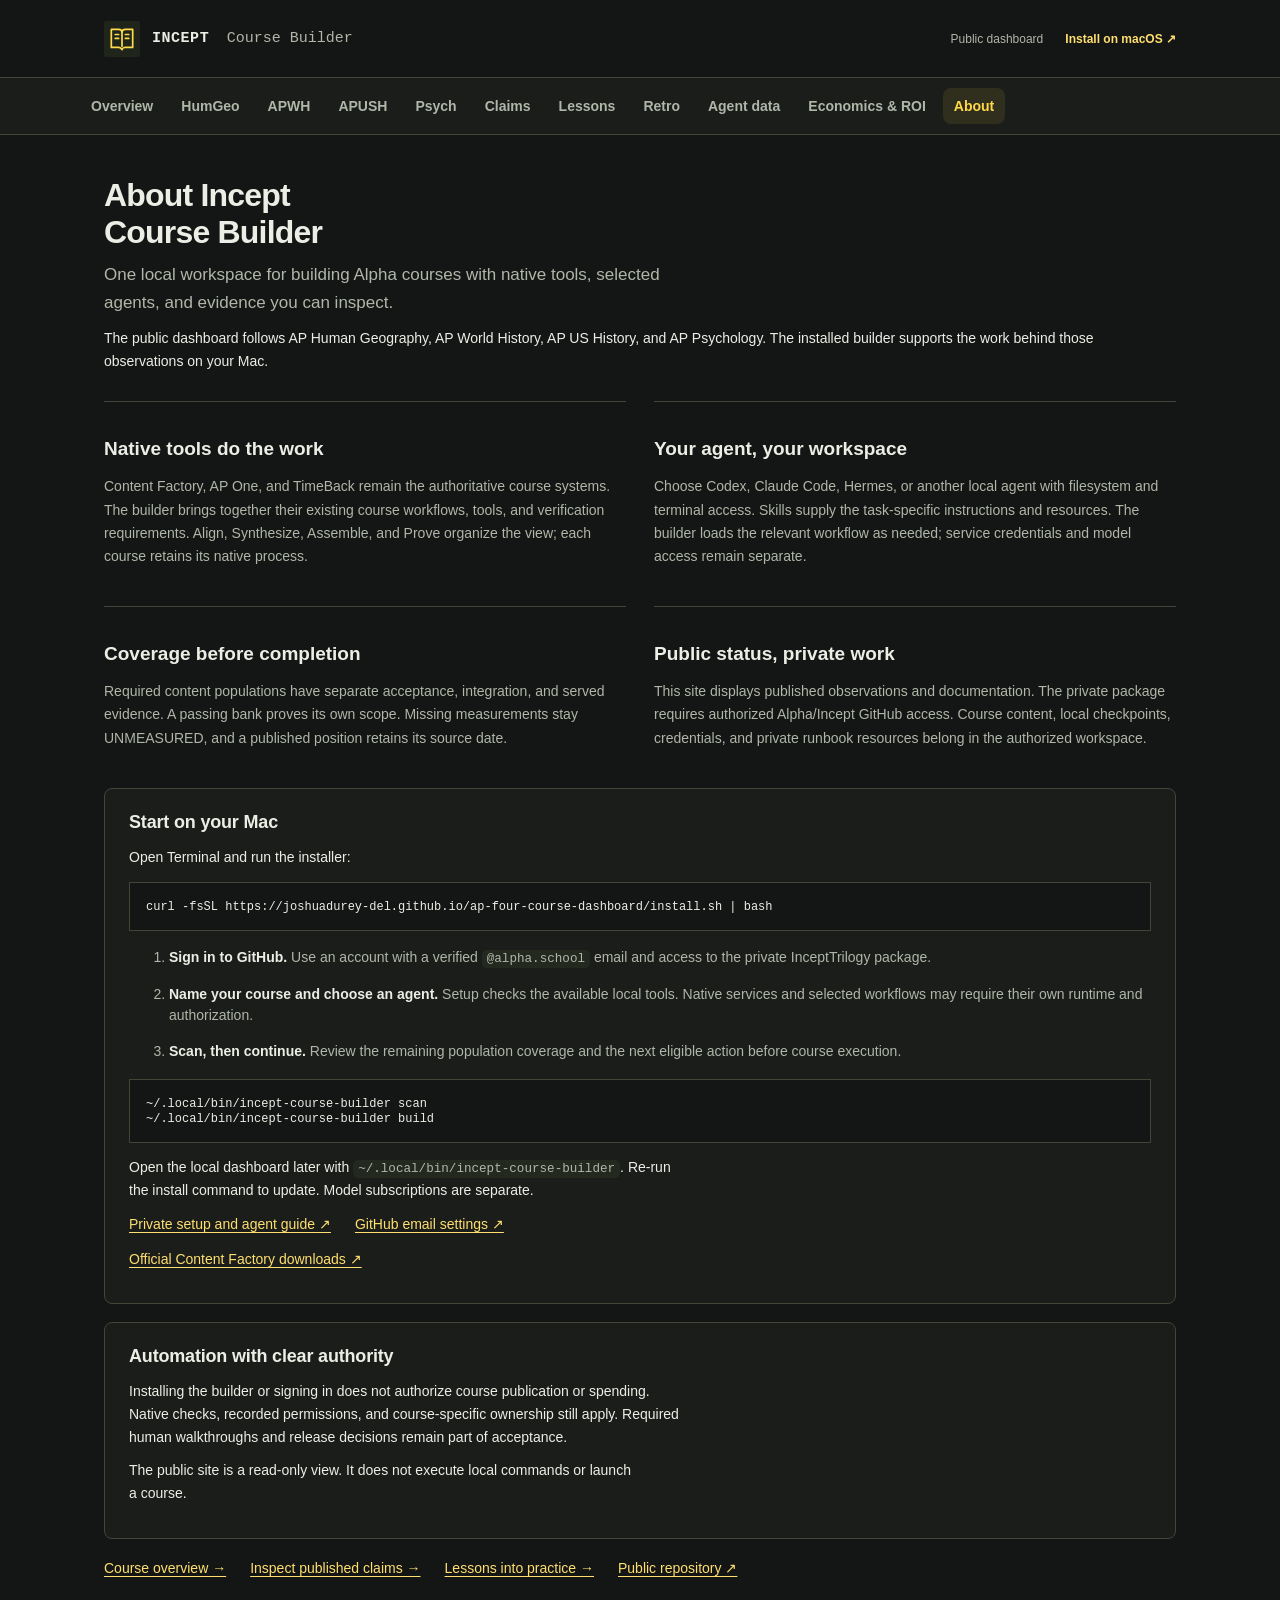
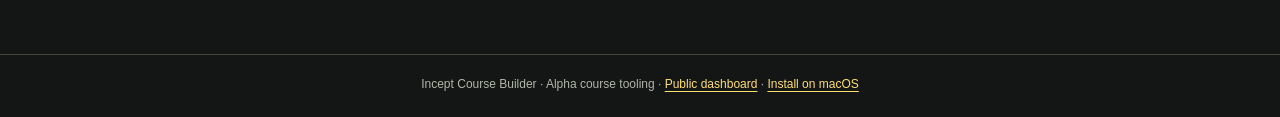
==== about.html @ e1077203 "Launch Incept dashboard design, About and evidence-based value page" ====
<!doctype html><html lang="en"><head><meta charset="utf-8"><meta name="viewport" content="width=device-width,initial-scale=1">
<title>About — Incept Course Builder</title><link rel="stylesheet" href="style.css?v=20260910-incept"></head><body>
<a class="skip-link" href="#main-content">Skip to content</a>
<header class="site-header"><a class="site-identity" href="index.html"><img src="incept-mark.svg" width="36" height="36" alt=""><strong>INCEPT <span>Course Builder</span></strong></a><div class="site-header-actions"><span>Public dashboard</span><a href="about.html#install">Install on macOS ↗</a></div></header>
<nav aria-label="Main navigation"><a href="index.html">Overview</a><a href="humgeo.html" >HumGeo</a><a href="apwh.html" >APWH</a><a href="apush.html" >APUSH</a><a href="psych.html" >Psych</a><a href="claims.html" >Claims</a><a href="lessons.html" >Lessons</a><a href="retro.html" >Retro</a><a href="agents.html" >Agent data</a><a href="economics.html">Economics &amp; ROI</a><a href="about.html" class="active" aria-current="page">About</a></nav><main id="main-content" tabindex="-1">
<h1>About Incept Course Builder</h1>
<p class="about-lead">One local workspace for building Alpha courses with native tools, selected agents, and evidence you can inspect.</p>
<p>The public dashboard follows AP Human Geography, AP World History, AP US History, and AP Psychology. The installed builder supports the work behind those observations on your Mac.</p>
<div class="about-grid">
<article><h2>Native tools do the work</h2><p>Content Factory, AP One, and TimeBack remain the authoritative course systems. The builder brings together their existing course workflows, tools, and verification requirements. Align, Synthesize, Assemble, and Prove organize the view; each course retains its native process.</p></article>
<article><h2>Your agent, your workspace</h2><p>Choose Codex, Claude Code, Hermes, or another local agent with filesystem and terminal access. Skills supply the task-specific instructions and resources. The builder loads the relevant workflow as needed; service credentials and model access remain separate.</p></article>
<article><h2>Coverage before completion</h2><p>Required content populations have separate acceptance, integration, and served evidence. A passing bank proves its own scope. Missing measurements stay UNMEASURED, and a published position retains its source date.</p></article>
<article><h2>Public status, private work</h2><p>This site displays published observations and documentation. The private package requires authorized Alpha/Incept GitHub access. Course content, local checkpoints, credentials, and private runbook resources belong in the authorized workspace.</p></article>
</div>
<section id="install" class="install-section" aria-labelledby="install-title">
<h2 id="install-title">Start on your Mac</h2>
<p>Open Terminal and run the installer:</p>
<pre><code>curl -fsSL https://joshuadurey-del.github.io/ap-four-course-dashboard/install.sh | bash</code></pre>
<ol>
<li><strong>Sign in to GitHub.</strong> Use an account with a verified <code>@alpha.school</code> email and access to the private InceptTrilogy package.</li>
<li><strong>Name your course and choose an agent.</strong> Setup checks the available local tools. Native services and selected workflows may require their own runtime and authorization.</li>
<li><strong>Scan, then continue.</strong> Review the remaining population coverage and the next eligible action before course execution.</li>
</ol>
<pre><code>~/.local/bin/incept-course-builder scan
~/.local/bin/incept-course-builder build</code></pre>
<p>Open the local dashboard later with <code>~/.local/bin/incept-course-builder</code>. Re-run the install command to update. Model subscriptions are separate.</p>
<p class="about-links"><a href="https://github.com/InceptTrilogy/ap-four-course-dashboard/blob/main/course-runbook/START.md">Private setup and agent guide ↗</a><a href="https://github.com/settings/emails">GitHub email settings ↗</a><a href="https://content-factory.inceptstore.com/#download">Official Content Factory downloads ↗</a></p>
</section>
<section><h2>Automation with clear authority</h2><p>Installing the builder or signing in does not authorize course publication or spending. Native checks, recorded permissions, and course-specific ownership still apply. Required human walkthroughs and release decisions remain part of acceptance.</p><p>The public site is a read-only view. It does not execute local commands or launch a course.</p></section>
<p class="about-links"><a href="index.html">Course overview →</a><a href="claims.html">Inspect published claims →</a><a href="lessons.html">Lessons into practice →</a><a href="https://github.com/joshuadurey-del/ap-four-course-dashboard">Public repository ↗</a></p>
</main>
<footer>Incept Course Builder · Alpha course tooling · <a href="index.html">Public dashboard</a> · <a href="about.html#install">Install on macOS</a></footer></body></html>
---- style.css ----
:root {
  --blue: #ffd84a;
  --blue-strong: #ffdf70;
  --blue-soft: #302e1c;
  --ink: #eceee6;
  --muted: #b0b6a8;
  --line: #414638;
  --canvas: #141615;
  --surface: #1a1d1a;
  --surface-raised: #242920;
  --green: #9bd7b8;
  --green-soft: #203329;
  --amber: #efbd68;
  --amber-soft: #362d1e;
  --red: #f4a29a;
  --red-soft: #3b2523;
  --purple: #c9b6f0;
  --purple-soft: #30293e;
  --space-xs: 4px;
  --space-sm: 8px;
  --space-md: 12px;
  --space-lg: 16px;
  --space-xl: 24px;
}

* { box-sizing: border-box; }

html { color-scheme: dark; }

.skip-link { position: fixed; top: -80px; left: 16px; z-index: 20; padding: 12px 16px; background: var(--blue); color: var(--canvas); }
.skip-link:focus { top: 12px; }
.site-header { display: flex; align-items: center; justify-content: space-between; gap: 20px; min-height: 78px; padding: 16px max(24px, calc((100vw - 1072px) / 2)); border-bottom: 1px solid var(--line); background: var(--canvas); }
.site-identity { display: inline-flex; align-items: center; gap: 12px; color: var(--ink); text-decoration: none; white-space: nowrap; }
.site-identity strong { font: 700 15px ui-monospace, SFMono-Regular, Menlo, monospace; letter-spacing: .035em; }
.site-identity strong span { margin-left: 8px; font-weight: 400; color: var(--muted); letter-spacing: 0; }
.site-header-actions { display: flex; align-items: center; gap: 22px; font-size: 12px; }
.site-header-actions > span { color: var(--muted); }
.site-header-actions a { font-weight: 650; text-decoration: none; }

body {
  min-height: 100vh;
  margin: 0;
  background: var(--canvas);
  color: var(--ink);
  font-family: Inter, ui-sans-serif, -apple-system, BlinkMacSystemFont, "Segoe UI", sans-serif;
  -webkit-font-smoothing: antialiased;
}

nav {
  position: sticky;
  top: 0;
  z-index: 10;
  display: flex;
  align-items: center;
  gap: 6px;
  min-height: 52px;
  padding: 10px max(20px, calc((100vw - 1120px) / 2));
  overflow-x: auto;
  background: var(--surface);
  border-bottom: 1px solid var(--line);
  white-space: nowrap;
}

nav .brand {
  display: inline-flex;
  align-items: center;
  gap: 10px;
  margin-right: 14px;
  color: var(--ink);
  font-size: 15px;
  font-weight: 750;
  letter-spacing: -.01em;
}

nav .brand::before {
  display: grid;
  width: 28px;
  height: 28px;
  place-items: center;
  border-radius: 8px;
  background: var(--blue);
  color: var(--muted);
  content: "4";
  font-size: 14px;
  font-weight: 800;
}

nav a {
  min-height: 36px;
  padding: 8px 11px;
  border-radius: 8px;
  color: var(--muted);
  font-size: 14px;
  font-weight: 560;
  line-height: 20px;
  text-decoration: none;
}

nav a:hover { background: var(--blue-soft); color: var(--blue-strong); }
nav a.active { background: var(--blue-soft); color: var(--blue); }

a {
  color: var(--blue-strong);
  text-decoration-thickness: 1px;
  text-underline-offset: 3px;
}

a:hover { color: var(--blue); }

a:focus-visible,
button:focus-visible,
summary:focus-visible {
  outline: 3px solid var(--blue);
  outline-offset: 2px;
}

main {
  width: min(100%, 1120px);
  min-height: calc(100vh - 142px);
  margin: 0 auto;
  padding: 42px 24px 64px;
}

.brand-hero { padding: 0 0 28px; margin-bottom: 24px; border-bottom: 1px solid #726235; }
.hero-context { margin: 0 0 12px; color: var(--amber); font: 11px/1.6 ui-monospace, SFMono-Regular, Menlo, monospace; letter-spacing: .06em; }
.incept-wordmark { margin: 4px 0 24px; color: var(--blue); font: 900 96px/.95 ui-monospace, SFMono-Regular, Menlo, monospace; letter-spacing: -.04em; text-shadow: 2px 3px 0 #816326; }
.hero-bottom { display: flex; justify-content: space-between; align-items: flex-end; gap: 32px; }
.hero-bottom h1 { max-width: 30ch; font-size: 28px; font-weight: 600; }
.hero-bottom .sub { max-width: 62ch; margin: 10px 0 0; font-size: 14px; }
.primary-link { display: inline-flex; align-items: center; justify-content: space-between; gap: 24px; flex: none; min-height: 44px; padding: 12px 18px; border: 1px solid var(--blue); border-radius: 5px; background: var(--blue); color: var(--canvas); font-size: 13px; font-weight: 700; text-decoration: none; }
.primary-link:hover { background: #ffe67d; color: var(--canvas); }
.overview-note { max-width: 80ch; color: var(--muted); font-size: 12px; }
.about-lead { max-width: 65ch; color: var(--muted); font-size: 17px; }
.about-grid { display: grid; grid-template-columns: repeat(2, minmax(0, 1fr)); gap: 28px; margin: 28px 0; }
.about-grid article { padding-top: 20px; border-top: 1px solid var(--line); }
.about-grid h2 { font-size: 19px; }
.about-grid p { color: var(--muted); }
.install-section { scroll-margin-top: 72px; }
.install-section pre { padding: 16px; overflow-x: auto; border: 1px solid var(--line); background: var(--canvas); }
.install-section pre code { background: none; color: var(--ink); padding: 0; font-size: 12px; }
.install-section li { margin: 14px 0; color: var(--muted); }
.install-section strong { color: var(--ink); }
.about-links { display: flex; flex-wrap: wrap; gap: 12px 24px; }

h1 {
  max-width: 22ch;
  margin: 0 0 8px;
  font-size: 32px;
  line-height: 1.15;
  letter-spacing: -.025em;
  text-wrap: balance;
}

.sub {
  max-width: 72ch;
  margin: 0 0 26px;
  color: var(--muted);
  font-size: 15px;
  line-height: 1.6;
  text-wrap: pretty;
}

p {
  margin: 10px 0;
  font-size: 14px;
  line-height: 1.65;
  text-wrap: pretty;
}

section {
  margin: 18px 0;
  padding: 22px 24px;
  border: 1px solid var(--line);
  border-radius: 14px;
  background: var(--surface);
}

section h2 {
  margin: 0 0 12px;
  color: var(--ink);
  font-size: 18px;
  line-height: 1.3;
  letter-spacing: -.01em;
  text-wrap: balance;
}

section > p { max-width: 72ch; }

ul { margin: 8px 0; padding-left: 22px; }
li { margin: 7px 0; font-size: 14px; line-height: 1.55; }

.badge {
  display: inline-block;
  margin: 2px 3px 2px 0;
  padding: 4px 9px;
  border-radius: 999px;
  font-size: 11px;
  font-weight: 700;
  line-height: 1.25;
}

.b-green { background: var(--green-soft); color: var(--green); }
.b-amber { background: var(--amber-soft); color: var(--amber); }
.b-red { background: var(--red-soft); color: var(--red); }
.b-blue { background: var(--blue-soft); color: var(--blue-strong); }
.b-purple { background: var(--purple-soft); color: var(--purple); }
.b-gray { background: var(--surface-raised); color: var(--muted); }

table {
  width: 100%;
  overflow: hidden;
  border: 1px solid var(--line);
  border-collapse: separate;
  border-spacing: 0;
  border-radius: 10px;
  background: var(--surface);
  font-size: 13px;
}

th {
  padding: 10px 12px;
  background: var(--surface-raised);
  color: var(--muted);
  font-size: 11px;
  font-weight: 750;
  letter-spacing: .035em;
  text-align: left;
  text-transform: uppercase;
}

td {
  padding: 11px 12px;
  border-top: 1px solid var(--line);
  background: var(--surface);
  line-height: 1.45;
  vertical-align: top;
}

td + td,
th + th { border-left: 1px solid var(--line); }

tbody tr:hover td { background: var(--surface); }

code {
  padding: 2px 5px;
  border-radius: 5px;
  background: var(--surface-raised);
  color: var(--muted);
  font-size: .9em;
  overflow-wrap: anywhere;
}

small { color: var(--muted); line-height: 1.45; }

.filters {
  display: flex;
  flex-wrap: wrap;
  gap: 8px;
  margin: 10px 0;
}

.filters button {
  min-height: 36px;
  padding: 7px 13px;
  cursor: pointer;
  border: 1px solid var(--line);
  border-radius: 999px;
  background: var(--surface);
  color: var(--muted);
  font: inherit;
  font-size: 13px;
}

.filters button:hover { border-color: var(--line); background: var(--surface); }
.filters button.on { border-color: var(--blue); background: var(--blue); color: var(--muted); }

.filter-block {
  display: flex;
  gap: 12px;
  align-items: center;
  margin: 8px 0;
}

.filter-label {
  width: 48px;
  flex: none;
  color: var(--muted);
  font-size: 12px;
  font-weight: 700;
}

.filter-block .filters { margin: 0; }
.result-count { margin: 14px 0 8px; color: var(--muted); font-size: 13px; }

.course-page main { width: min(100%, 920px); }
.course-page section p,
.course-page section li { max-width: 72ch; }

.course-page section:not(#eta) > ul {
  display: grid;
  gap: var(--space-sm);
}

.course-page section:not(#eta) > ul > li { margin: 0; }

.course-page #eta {
  border-color: var(--line);
  background: var(--surface);
}

.course-page #eta > h2 { color: var(--blue-strong); }

.course-activity {
  margin: 0 0 var(--space-xl);
  padding: 18px;
  border: 1px solid var(--line);
  border-radius: 14px;
  background: var(--surface);
}

.course-activity h2 { margin: 0 0 4px; font-size: 17px; }
.course-activity > p { margin: 0 0 8px; color: var(--muted); font-size: 12px; line-height: 1.5; }
.course-activity .update-item { grid-template-columns: 1fr; gap: 6px; padding: 13px 0; }
.course-activity .update-meta { gap: 2px; }
.course-activity .update-item p { font-size: 13px; line-height: 1.5; }
.update-evidence { white-space: nowrap; font-size: 12px; font-weight: 700; }

@media (min-width: 1180px) {
  .course-page main {
    width: min(calc(100% - 48px), 1232px);
    display: grid;
    grid-template-columns: minmax(0, 920px) 280px;
    column-gap: 32px;
  }

  .course-page main > * { grid-column: 1; }
  .course-page main > .course-activity {
    position: sticky;
    top: 76px;
    grid-column: 2;
    grid-row: 2 / span 6;
    align-self: start;
    max-height: calc(100vh - 96px);
    overflow: auto;
  }
}

.eta {
  display: flex;
  flex-wrap: wrap;
  gap: 10px;
  margin: 2px 0 8px;
}

.eta div {
  flex: 0 1 auto;
  min-width: 150px;
  padding: 0 0 7px;
}

.eta b {
  display: block;
  margin-top: 4px;
  color: var(--blue-strong);
  font-size: 24px;
  line-height: 1.25;
  font-variant-numeric: tabular-nums;
}

.eta span { color: var(--muted); font-size: 12px; font-weight: 650; }

.eta-details {
  margin-top: 17px;
  border-top: 1px solid var(--line);
}

.eta-details summary {
  display: list-item;
  min-height: 44px;
  padding: 12px 0 2px;
  cursor: pointer;
  color: var(--blue-strong);
  font-size: 14px;
  font-weight: 700;
}

.eta-details summary:hover { color: var(--blue); }
.eta-details-body {
  max-width: 72ch;
  padding-top: var(--space-sm);
}

.eta-details-body h3 {
  margin: var(--space-lg) 0 var(--space-xs);
  font-size: 17px;
  line-height: 1.35;
  text-wrap: balance;
}

.eta-intro {
  margin: 0 0 var(--space-sm);
  color: var(--muted);
}

.work-list {
  display: grid;
  margin: 0;
  padding: 0;
  list-style: none;
}

.work-list > li {
  max-width: none;
  margin: 0;
  padding: 18px 0;
  border-top: 1px solid var(--line);
  line-height: 1.65;
}

.work-list > li:first-child { border-top: 0; }

.work-list > li > b:first-child {
  display: block;
  max-width: 62ch;
  margin-bottom: 6px;
  color: var(--ink);
  font-size: 15px;
  line-height: 1.4;
}

.work-list > li > p {
  max-width: 68ch;
  margin: var(--space-sm) 0 0;
  line-height: 1.65;
}

.work-measure {
  padding: 1px 5px;
  border-radius: 5px;
  background: var(--surface-raised);
  color: var(--muted);
  font-weight: 650;
  box-decoration-break: clone;
  -webkit-box-decoration-break: clone;
}

.work-estimate {
  display: block;
  width: fit-content;
  max-width: 100%;
  margin-top: 10px;
  padding: 6px 9px;
  border-radius: 7px;
  background: var(--blue-soft);
  color: var(--blue-strong);
  font-size: 13px;
  font-style: normal;
  font-weight: 750;
  line-height: 1.45;
}

.eta-basis,
.eta-exclusions {
  margin: var(--space-lg) 0 0;
  padding: var(--space-md) var(--space-lg);
  border-radius: 10px;
  font-size: 13px;
  line-height: 1.55;
}

.eta-basis {
  background: var(--canvas);
  color: var(--muted);
}

.eta-exclusions {
  border: 1px solid var(--line);
  background: var(--amber-soft);
  color: var(--muted);
}

.section-head {
  display: flex;
  justify-content: space-between;
  gap: 16px;
  align-items: baseline;
}

.section-head h2 { margin-bottom: 0; }
.section-head a { flex: none; font-size: 13px; font-weight: 650; }
.last-updated { margin: 8px 0 4px; color: var(--muted); font-size: 13px; }

.update-list {
  margin: 0;
  padding: 0;
  list-style: none;
}

.update-item {
  display: grid;
  padding: 16px 0;
  border-top: 1px solid var(--line);
  grid-template-columns: 178px minmax(0, 1fr);
  gap: 18px;
}

.update-item:first-child { border-top: 0; }
.update-meta { display: flex; flex-direction: column; gap: 4px; }
.update-meta strong { color: var(--blue-strong); font-size: 13px; }
.update-meta time { color: var(--muted); font-size: 12px; line-height: 1.45; }
.update-item p { max-width: 68ch; margin: 0; line-height: 1.6; }
.updates-sec .update-item p {
  display: -webkit-box;
  overflow: hidden;
  -webkit-box-orient: vertical;
  -webkit-line-clamp: 3;
}
.update-list-full { padding: 0 24px; border: 1px solid var(--line); border-radius: 14px; background: var(--surface); }
.update-list-full .update-item { gap: var(--space-xl); padding: 20px 0; }
.update-empty { padding: 16px 0; color: var(--muted); }

.note {
  padding: 13px 15px;
  border: 1px solid var(--line);
  border-radius: 10px;
  background: var(--amber-soft);
  color: var(--muted);
  font-size: 13px;
}

.lessons-page main { max-width: 1040px; }

.lesson-ledger {
  padding: 0;
  overflow: hidden;
}

.lesson-ledger > h2 {
  margin: 0;
  padding: 21px 24px;
  background: var(--surface-raised);
  color: var(--muted);
  font-size: 20px;
}

.lesson-table {
  border: 0;
  border-radius: 0;
}

.lesson-table th {
  padding: 11px 20px;
  background: var(--surface-raised);
  color: var(--muted);
}

.lesson-table td { padding: 18px 20px; font-size: 14px; }

.lesson-table td:first-child {
  width: 44%;
  background: var(--surface);
  color: var(--muted);
  line-height: 1.5;
}

.lesson-table td:last-child { color: var(--muted); line-height: 1.6; }
.lesson-title { display: block; margin-bottom: 7px; font-size: 15px; line-height: 1.4; }
.lesson-context { display: block; color: var(--muted); font-size: 14px; line-height: 1.58; }
.application-lead { display: block; margin-bottom: 6px; color: var(--muted); font-weight: 750; }
.lesson-details { margin-top: 6px; }
.lesson-details summary {
  min-height: 44px;
  padding: 11px 0;
  cursor: pointer;
  color: var(--blue-strong);
  font-size: 13px;
  font-weight: 700;
  line-height: 1.5;
}
.lesson-details summary:hover { color: var(--blue); }
.lesson-details[open] summary { margin-bottom: 3px; }
.lesson-table td a { font-weight: 650; }
.lesson-table tbody tr:hover td:first-child { background: var(--surface-raised); }
.lesson-table tbody tr:hover td:last-child { background: var(--surface); }

.agent-page main { width: min(100%, 980px); }

.agent-brief {
  border-color: var(--line);
  background: var(--surface);
}

.agent-brief .section-head { align-items: center; }

.agent-facts {
  display: flex;
  margin: 18px 0 0;
  padding: 0;
  border-top: 1px solid var(--line);
  border-bottom: 1px solid var(--line);
}

.agent-facts > div {
  min-width: 0;
  flex: 1 1 0;
  padding: 14px 16px;
}

.agent-facts > div + div { border-left: 1px solid var(--line); }

.agent-facts dt {
  margin-bottom: 5px;
  color: var(--muted);
  font-size: 12px;
  font-weight: 700;
}

.agent-facts dd {
  margin: 0;
  color: var(--ink);
  font-size: 14px;
  font-weight: 750;
  line-height: 1.45;
}

.agent-latest { padding-top: 16px; }
.agent-latest > strong { display: block; font-size: 14px; }
.agent-latest p { max-width: 78ch; margin: 5px 0 7px; color: var(--muted); }
.agent-latest a { font-size: 13px; font-weight: 700; }

.agent-handoff { border-color: var(--line); }

.agent-actions {
  display: flex;
  flex-wrap: wrap;
  gap: 10px;
  margin-top: 16px;
}

.agent-action {
  min-height: 44px;
  padding: 10px 15px;
  cursor: pointer;
  border: 1px solid var(--blue);
  border-radius: 8px;
  background: var(--blue);
  color: var(--muted);
  font: inherit;
  font-size: 14px;
  font-weight: 750;
  transition: background-color 160ms ease-out, border-color 160ms ease-out, color 160ms ease-out;
}

.agent-action:hover:not(:disabled) { border-color: var(--blue-strong); background: var(--blue-strong); }
.agent-action:active:not(:disabled) { background: #123483; }

.agent-action-secondary { background: var(--surface); color: var(--blue-strong); }
.agent-action-secondary:hover:not(:disabled) { background: var(--blue-soft); color: var(--blue-strong); }

.agent-action:disabled {
  cursor: wait;
  border-color: var(--line);
  background: var(--surface-raised);
  color: var(--muted);
}

.agent-action-status {
  min-height: 22px;
  margin: 10px 0 0;
  color: var(--muted);
  font-size: 13px;
}

.agent-source-list { margin-top: 16px; border-top: 1px solid var(--line); }

.agent-source {
  display: grid;
  align-items: center;
  padding: 16px 0;
  border-bottom: 1px solid var(--line);
  grid-template-columns: minmax(0, 1fr) auto;
  gap: 20px;
}

.agent-source h3 {
  margin: 0;
  font-size: 15px;
  line-height: 1.4;
}

.agent-source p { max-width: 68ch; margin: 4px 0 0; color: var(--muted); }
.agent-source-link { font-size: 13px; font-weight: 750; white-space: nowrap; }
.agent-history-list { margin-top: 10px; }

.reading-guide dl { max-width: 72ch; margin: 0; }

.reading-guide dl > div {
  padding: 14px 0;
  border-top: 1px solid var(--line);
}

.reading-guide dl > div:first-child { border-top: 0; padding-top: 4px; }
.reading-guide dt { font-size: 14px; font-weight: 750; line-height: 1.4; }
.reading-guide dd { margin: 5px 0 0; color: var(--muted); font-size: 14px; line-height: 1.6; }

@media (min-width: 761px) {
  .claims-page #tbl { table-layout: fixed; }
  .claims-page #tbl td { overflow-wrap: anywhere; }
  .claims-page #tbl th:nth-child(1) { width: 20%; }
  .claims-page #tbl th:nth-child(2) { width: 10%; }
  .claims-page #tbl th:nth-child(3) { width: 36%; }
  .claims-page #tbl th:nth-child(4) { width: 16%; }
  .claims-page #tbl th:nth-child(5) { width: 18%; }
}

footer {
  padding: 22px 20px 28px;
  color: var(--muted);
  font-size: 12px;
  text-align: center;
}

@media (max-width: 760px) {
  nav {
    min-height: 56px;
    padding: 8px 14px;
    flex-wrap: wrap;
    overflow-x: visible;
  }

  nav .brand {
    order: -2;
    flex: 0 0 28px;
    width: 28px;
    gap: 0;
    margin-right: 4px;
    overflow: hidden;
    font-size: 0;
  }

  nav a {
    min-height: 44px;
    padding: 12px 10px;
  }

  nav a.active { order: 0; }

  main { padding: 30px 16px 48px; }
  h1 { font-size: 28px; }
  .sub { margin-bottom: 22px; }
  section { padding: 19px 18px; }

  .filter-block { display: block; margin: 14px 0; }
  .filter-label { display: block; width: auto; margin-bottom: 7px; }

  .update-item {
    grid-template-columns: 1fr;
    gap: 7px;
    padding: 15px 0;
  }

  .update-meta { flex-direction: row; flex-wrap: wrap; justify-content: space-between; gap: 5px 12px; }
  .update-list-full { padding: 0 18px; }
  .updates-sec .update-item p { -webkit-line-clamp: 4; }

  .work-list > li { padding: 16px 0; }
  .work-estimate { width: 100%; }

  table:not(.lesson-table) {
    display: block;
    overflow-x: auto;
    -webkit-overflow-scrolling: touch;
  }

  table:not(.lesson-table) tbody {
    display: table;
    width: 100%;
    min-width: 680px;
  }

  #tbl {
    display: block;
    overflow: visible;
    border: 0;
    border-radius: 0;
    background: transparent;
  }

  #tbl tbody { display: block; min-width: 0; }
  #tbl tr { display: block; padding: 10px 0; border-bottom: 1px solid var(--line); }
  #tbl tr:first-child { display: none; }
  #tbl td {
    display: grid;
    min-width: 0;
    padding: 7px 0;
    border: 0;
    background: transparent;
    grid-template-columns: 78px minmax(0, 1fr);
    gap: 10px;
    overflow-wrap: anywhere;
  }
  #tbl td > * { min-width: 0; overflow-wrap: anywhere; }
  #tbl td::before {
    color: var(--muted);
    content: attr(data-label);
    font-size: 11px;
    font-weight: 700;
    text-transform: uppercase;
  }

  .lesson-ledger { padding: 0; }
  .lesson-ledger > h2 { padding: 19px 18px; font-size: 18px; }

  .lesson-table,
  .lesson-table tbody,
  .lesson-table tr,
  .lesson-table td { display: block; width: 100%; }

  .lesson-table thead {
    position: absolute;
    width: 1px;
    height: 1px;
    overflow: hidden;
    clip-path: inset(50%);
  }

  .lesson-table tr { border-top: 1px solid var(--line); }
  .lesson-table tbody tr:first-child { border-top: 0; }

  .lesson-table td {
    padding: 14px 18px 17px;
    border: 0;
    font-size: 14px;
  }

  .lesson-table td:first-child { width: 100%; padding-top: 17px; }

  .lesson-table td::before {
    display: block;
    margin-bottom: 6px;
    color: var(--blue-strong);
    content: "Lesson learned";
    font-size: 11px;
    font-weight: 750;
    letter-spacing: .035em;
    text-transform: uppercase;
  }

  .lesson-table td:nth-child(2)::before { content: "Applied going forward"; }

  .agent-facts { display: block; }
  .agent-facts > div { padding: 13px 0; }
  .agent-facts > div + div { border-top: 1px solid var(--line); border-left: 0; }

  .agent-source {
    align-items: start;
    grid-template-columns: 1fr;
    gap: 8px;
  }

  .agent-source-link {
    display: inline-flex;
    min-height: 44px;
    align-items: center;
  }
}

@media (prefers-reduced-motion: reduce) {
  *, *::before, *::after { scroll-behavior: auto !important; }
  .agent-action { transition: none; }
}

/* Shared course-state timeline; routine content updates live in timeline.js. */
.timeline-sec { margin: 8px 0 20px; padding: 22px 24px 24px; }

.timeline-head {
  display: flex;
  align-items: flex-start;
  justify-content: space-between;
  gap: 20px;
  margin-bottom: 10px;
}

.timeline-head h2 { margin-bottom: 5px; }

.timeline-sub {
  max-width: 66ch;
  margin: 0;
  color: var(--muted);
  font-size: 13px;
  line-height: 1.5;
}

.timeline-snapshot {
  flex: none;
  padding-top: 2px;
  color: var(--muted);
  font-size: 12px;
  line-height: 1.4;
  white-space: nowrap;
}

.timeline-canvas {
  position: relative;
  height: 250px;
  margin: 0 -2px;
  padding-top: 4px;
}

.timeline-rail {
  position: absolute;
  top: 17px;
  right: 7%;
  left: 7%;
  height: 2px;
  background: #c8d1df;
}

.timeline-stages {
  position: absolute;
  inset: 0 3% auto;
  display: grid;
  grid-template-columns: repeat(5, minmax(0, 1fr));
  align-items: start;
}

.timeline-stage {
  display: flex;
  min-width: 0;
  padding: 0;
  cursor: pointer;
  border: 0;
  background: transparent;
  color: var(--muted);
  font: inherit;
  flex-direction: column;
  align-items: center;
  gap: 7px;
}

.timeline-stage:hover,
.timeline-stage:focus-visible,
.timeline-stage[aria-pressed="true"] { color: var(--blue-strong); }

.timeline-stage:focus-visible { outline: 0; }

.timeline-stage-point {
  z-index: 2;
  display: grid;
  width: 34px;
  height: 34px;
  place-items: center;
  border: 2px solid var(--line);
  border-radius: 50%;
  background: var(--surface);
  color: var(--muted);
  font-size: 13px;
  font-weight: 750;
  line-height: 1;
  transition: border-color 180ms ease-out, background 180ms ease-out, color 180ms ease-out, transform 180ms ease-out;
}

.timeline-stage:hover .timeline-stage-point,
.timeline-stage:focus-visible .timeline-stage-point,
.timeline-stage[aria-pressed="true"] .timeline-stage-point {
  border-color: var(--blue);
  background: var(--blue-soft);
  color: var(--blue-strong);
  transform: translateY(-2px);
}

.timeline-stage:focus-visible .timeline-stage-point {
  box-shadow: 0 0 0 3px var(--blue);
}

.timeline-stage:last-child .timeline-stage-point {
  width: auto;
  min-width: 92px;
  padding: 0 12px;
  border-radius: 999px;
  border-color: var(--blue);
  background: var(--blue);
  color: var(--muted);
  white-space: nowrap;
}

.timeline-stage-label {
  max-width: 100px;
  color: currentColor;
  font-size: 12px;
  font-weight: 650;
  line-height: 1.25;
  text-align: center;
}

.timeline-stage:last-child .timeline-stage-label { visibility: hidden; }

.timeline-course {
  position: absolute;
  z-index: 3;
  top: var(--timeline-course-y);
  left: var(--timeline-course-x);
  display: inline-flex;
  min-height: 31px;
  max-width: 170px;
  padding: 6px 10px;
  cursor: pointer;
  border: 0;
  border-radius: 9px;
  background: var(--timeline-course-color);
  color: var(--muted);
  font: inherit;
  font-size: 12px;
  font-weight: 700;
  line-height: 1.2;
  text-align: center;
  transform: translateX(-50%);
  transition: filter 180ms ease-out, transform 180ms ease-out;
}

.timeline-course::before {
  position: absolute;
  bottom: 100%;
  left: 50%;
  width: 1px;
  height: calc(var(--timeline-course-y) - 21px);
  background: var(--timeline-course-color);
  content: "";
  opacity: .55;
  pointer-events: none;
}

.timeline-course::after {
  position: absolute;
  top: calc(17px - var(--timeline-course-y) - 4px);
  left: 50%;
  width: 9px;
  height: 9px;
  border: 2px solid var(--surface);
  border-radius: 50%;
  background: var(--timeline-course-color);
  box-shadow: 0 0 0 1px var(--timeline-course-color);
  content: "";
  pointer-events: none;
  transform: translateX(-50%);
}

.timeline-course:hover,
.timeline-course:focus-visible,
.timeline-course[aria-pressed="true"] {
  filter: brightness(.93) saturate(1.08);
  transform: translateX(-50%) translateY(-2px);
}

.timeline-course-short { display: none; }

.timeline-detail {
  display: grid;
  min-height: 108px;
  padding: 14px 16px;
  border-radius: 10px;
  background: var(--canvas);
  grid-template-columns: minmax(150px, .58fr) minmax(0, 1.42fr);
  gap: 10px 20px;
  align-items: start;
}

.timeline-detail-kicker {
  margin: 0 0 4px;
  color: var(--blue-strong);
  font-size: 12px;
  font-weight: 700;
  line-height: 1.35;
}

.timeline-detail-title {
  margin: 0;
  color: var(--ink);
  font-size: 15px;
  font-weight: 750;
  line-height: 1.35;
}

.timeline-detail-copy,
.timeline-detail-foot {
  margin: 0;
  color: var(--muted);
  font-size: 13px;
  line-height: 1.5;
}

.timeline-detail-foot { margin-top: 4px; color: var(--muted); }

.timeline-detail-move {
  display: grid;
  grid-template-columns: max-content 1fr;
  gap: 5px 10px;
  margin: 9px 0 0;
  padding-top: 9px;
  border-top: 1px solid var(--line);
  color: var(--muted);
  font-size: 12px;
  line-height: 1.5;
}

.timeline-detail-move span {
  color: var(--blue-strong);
  font-weight: 750;
}

.timeline-detail-move strong { font-weight: 650; }
.timeline-detail-move[hidden] { display: none; }

.timeline-detail-link {
  display: inline-block;
  margin-top: 7px;
  font-size: 13px;
  font-weight: 700;
}

.timeline-detail-link[hidden] { display: none; }

.timeline-eta {
  display: flex;
  flex-wrap: wrap;
  gap: 4px 8px;
  align-items: baseline;
  margin: 0 0 5px;
  color: var(--muted);
  font-size: 12px;
  line-height: 1.4;
}

.timeline-eta strong { color: var(--ink); font-size: 14px; }
.timeline-eta[hidden] { display: none; }

@media (max-width: 620px) {
  .timeline-sec { padding: 19px 16px 18px; }
  .timeline-head { display: block; margin-bottom: 8px; }
  .timeline-snapshot { display: block; margin-top: 6px; white-space: normal; }
  .timeline-canvas { height: 250px; }
  .timeline-rail { right: 6%; left: 6%; }
  .timeline-stages { right: 0; left: 0; }
  .timeline-stage-point { width: 31px; height: 31px; }
  .timeline-stage:last-child .timeline-stage-point { min-width: 72px; padding: 0 6px; font-size: 9px; }
  .timeline-stage-label { display: none; }
  .timeline-course { max-width: 78px; padding: 6px 8px; font-size: 11px; }
  .timeline-course-long { display: none; }
  .timeline-course-short { display: inline; }
  .timeline-detail { grid-template-columns: 1fr; gap: 8px; }
  .timeline-detail-move { grid-template-columns: 1fr; }
}

@media (prefers-reduced-motion: reduce) {
  .timeline-stage-point,
  .timeline-course { transition: none; }
}

/* All-course state cards and retrospective work maps. */
.course-card-grid {
  display: grid;
  grid-template-columns: repeat(2, minmax(0, 1fr));
  gap: 12px;
  margin-top: 18px;
}

.course-summary-card {
  position: relative;
  display: block;
  min-width: 0;
  padding: 16px;
  border: 1px solid color-mix(in oklch, var(--course-color) 24%, var(--line));
  border-top: 3px solid var(--course-color);
  border-radius: 11px;
  background: color-mix(in oklch, var(--course-color) 5%, var(--surface));
  color: var(--ink);
  text-decoration: none;
}

.course-summary-card:hover {
  border-color: var(--course-color);
  color: var(--ink);
  box-shadow: 0 4px 8px rgba(23, 32, 51, .08);
}

.course-card-headline {
  display: flex;
  flex-wrap: wrap;
  gap: 7px 10px;
  align-items: baseline;
}

.course-card-status {
  display: inline-flex;
  padding: 4px 8px;
  border-radius: 999px;
  font-size: 11px;
  font-weight: 750;
  background: color-mix(in oklch, var(--course-color) 14%, var(--surface));
  color: var(--course-color);
}

.course-card-landed {
  min-width: 0;
  flex: 1 1 280px;
  color: color-mix(in oklch, var(--course-color) 16%, var(--ink));
  font-size: 12px;
  line-height: 1.45;
}

.course-card-landed strong { color: var(--ink); }

.course-summary-card h3 {
  margin: 9px 0 11px;
  font-size: 17px;
  line-height: 1.3;
  color: var(--course-color);
}
.course-summary-card p { margin: 12px 0 8px; color: color-mix(in oklch, var(--course-color) 16%, var(--ink)); font-size: 13px; line-height: 1.5; }
.course-summary-card > small { font-size: 11px; }

.phase-state-grid {
  display: grid;
  grid-template-columns: repeat(auto-fit, minmax(220px, 1fr));
  gap: 8px;
  margin: 14px 0 16px;
}

.phase-state {
  min-width: 0;
  padding: 11px;
  border: 1px solid var(--line);
  border-left: 3px solid var(--muted);
  border-radius: 8px;
  background: var(--surface);
}

.phase-state-active { border-left-color: var(--blue); }
.phase-state-closed { border-left-color: var(--green); }
.phase-state-blocked { border-left-color: var(--amber); }
.phase-state-locked { border-left-color: var(--line); }
.phase-state > div { display: flex; justify-content: space-between; gap: 8px; align-items: baseline; }
.phase-state strong { color: var(--blue-strong); font-size: 15px; }
.phase-state span { color: var(--muted); font-size: 9px; font-weight: 800; letter-spacing: .035em; text-align: right; }
.phase-state h3,
.course-summary-card .phase-state h3 { margin: 5px 0 4px; color: var(--ink); font-size: 12px; line-height: 1.3; }
.phase-state p,
.course-summary-card .phase-state p { margin: 0; color: var(--muted); font-size: 11px; line-height: 1.4; }
.phase-course-list > article + article { margin-top: 24px; padding-top: 18px; border-top: 1px solid var(--line); }
.phase-course-list > article > h3 { margin-bottom: 0; }

.gate-evidence-sec { border-color: var(--line); background: var(--surface); }
.gate-evidence-head { display: flex; justify-content: space-between; gap: 18px; align-items: flex-start; }
.gate-evidence-head h2 { margin-top: 7px; }
.gate-observed { color: var(--muted); font-size: 11px; white-space: nowrap; }
.gate-evidence-note { margin-bottom: 15px; color: var(--muted); }

.work-footprint {
  display: grid;
  grid-template-columns: repeat(3, minmax(0, 1fr));
  gap: 8px;
  margin-bottom: 16px;
}

.work-footprint > div {
  padding: 12px;
  border: 1px solid var(--line);
  border-radius: 9px;
  background: var(--surface);
}

.work-footprint strong,
.work-footprint span { display: block; }
.work-footprint strong { color: var(--blue-strong); font-size: 22px; line-height: 1.2; font-variant-numeric: tabular-nums; }
.work-footprint span { margin-top: 4px; color: var(--muted); font-size: 11px; line-height: 1.3; }

.gate-evidence-list { border-top: 1px solid var(--line); }
.gate-evidence-row {
  display: grid;
  padding: 16px 0;
  border-bottom: 1px solid var(--line);
  grid-template-columns: 104px minmax(0, 1fr);
  gap: 16px;
}

.gate-evidence-row:last-child { padding-bottom: 2px; border-bottom: 0; }
.gate-evidence-id { min-width: 0; color: var(--purple); }
.gate-evidence-id > span { display: grid; width: 42px; height: 42px; place-items: center; border: 2px solid currentColor; border-radius: 50%; font-size: 10px; font-weight: 800; letter-spacing: -.02em; white-space: nowrap; }
.gate-evidence-id small { display: block; margin-top: 7px; color: currentColor; font-size: 10px; font-weight: 700; line-height: 1.35; overflow-wrap: anywhere; text-wrap: pretty; }
.gate-evidence-closed .gate-evidence-id { color: var(--green); }
.gate-evidence-active .gate-evidence-id { color: var(--blue-strong); }
.gate-evidence-status { color: var(--purple); font-size: 10px; font-weight: 800; letter-spacing: .035em; text-transform: uppercase; }
.gate-evidence-closed .gate-evidence-status { color: var(--green); }
.gate-evidence-active .gate-evidence-status { color: var(--blue-strong); }
.gate-evidence-row h3 { margin: 4px 0 3px; font-size: 15px; line-height: 1.35; }
.gate-evidence-row p { margin: 0 0 4px; color: var(--muted); font-size: 13px; line-height: 1.55; }
.gate-evidence-row a { font-size: 12px; font-weight: 700; }

@media (max-width: 760px) {
  .course-card-grid { grid-template-columns: 1fr; }
  .phase-state-grid { grid-template-columns: 1fr; }
  .gate-evidence-head { display: block; }
  .gate-observed { display: block; margin: -3px 0 10px; white-space: normal; }
}

@media (max-width: 520px) {
  .work-footprint { grid-template-columns: 1fr; }
  .gate-evidence-row { grid-template-columns: 46px minmax(0, 1fr); gap: 10px; }
  .gate-evidence-id small { display: none; }
}

/* Overview control board: exceptions first, then compact operating state. */
.needs-human-strip {
  margin: 8px 0 10px;
  padding: 16px 18px;
  border-width: 2px;
}

.needs-human-strip.is-clear { border-color: var(--line); background: var(--green-soft); }
.needs-human-strip.has-items { border-color: var(--line); background: var(--amber-soft); }
.needs-human-strip.is-hold { border-color: var(--line); background: var(--red-soft); }
.needs-human-head { display: flex; justify-content: space-between; gap: 16px; align-items: baseline; }
.needs-human-head h2 { margin: 0; font-size: 22px; }
.needs-human-head p { margin: 0; color: var(--muted); font-size: 12px; }
.needs-human-items {
  display: grid;
  grid-template-columns: repeat(2, minmax(0, 1fr));
  gap: 7px;
  margin-top: 12px;
}
.needs-human-item { display: flex; gap: 9px; min-width: 0; padding: 9px 10px; border: 1px solid var(--line); border-radius: 9px; background: var(--surface); }
.needs-human-course { flex: none; align-self: flex-start; padding: 3px 6px; border: 1px solid color-mix(in oklch, var(--course-color) 30%, var(--surface)); border-radius: 999px; background: color-mix(in oklch, var(--course-color) 14%, var(--surface)); color: var(--course-color); font-size: 9px; font-weight: 800; text-transform: uppercase; }
.needs-human-copy { min-width: 0; }
.needs-human-copy strong { display: block; font-size: 12px; line-height: 1.35; }
.needs-human-copy span { display: block; margin-top: 3px; color: var(--muted); font-size: 10px; }

.automation-frontier {
  margin: 0 0 10px;
  padding: 10px 14px;
  border-color: var(--line);
  background: var(--surface);
}
.automation-frontier-summary { display: flex; justify-content: space-between; gap: 14px; align-items: baseline; cursor: pointer; }
.automation-frontier-summary strong { color: var(--blue-strong); font-size: 14px; }
.automation-frontier-summary span { color: var(--muted); font-size: 11px; }
.automation-frontier-rule { margin: 12px 0 8px; color: var(--ink); font-size: 12px; font-weight: 650; }
.automation-step-list { display: grid; grid-template-columns: repeat(2, minmax(0, 1fr)); gap: 7px; }
.automation-step { padding: 9px 10px; border: 1px solid var(--line); border-radius: 8px; background: var(--surface); }
.automation-step-head { display: flex; justify-content: space-between; gap: 8px; align-items: baseline; }
.automation-step-head strong { color: var(--ink); font-size: 12px; }
.automation-step-status { flex: none; padding: 2px 6px; border-radius: 999px; background: var(--surface-raised); color: var(--muted); font-size: 9px; font-weight: 750; }
.automation-step.is-automated { border-color: var(--line); background: var(--green-soft); }
.automation-step.is-automated .automation-step-status { background: var(--green-soft); color: var(--green); }
.automation-step p { margin: 6px 0 3px; color: var(--muted); font-size: 11px; }
.automation-step small { color: var(--muted); font-size: 10px; line-height: 1.35; }
.automation-frontier.is-hold { border-color: var(--line); background: var(--surface); }
.automation-frontier.is-hold strong { color: var(--muted); }

#course-release-timeline { margin-top: 0; padding: 16px 18px 18px; }
#course-release-timeline .timeline-head { margin-bottom: 4px; }
#course-release-timeline .course-card-grid { margin-top: 10px; }
.course-summary-card { padding: 13px; }
.course-summary-card.is-stale { border-color: var(--line); border-top-color: var(--line); background: var(--surface); filter: grayscale(.72); }
.course-summary-card.is-stale .course-card-status { background: var(--surface-raised); color: var(--muted); }
.course-card-status { line-height: 1.35; }
.course-card-landed,
.course-card-next { display: -webkit-box; overflow: hidden; -webkit-box-orient: vertical; -webkit-line-clamp: 2; }
.course-card-next { min-height: 39px; }
.rate-tiles { display: grid; grid-template-columns: repeat(3, minmax(0, 1fr)); gap: 6px; margin-top: 10px; }
.rate-tiles > span { min-width: 0; padding: 7px 8px; border-radius: 7px; background: var(--canvas); }
.rate-tiles strong,
.rate-tiles small { display: block; }
.rate-tiles strong { overflow: hidden; color: var(--ink); font-size: 14px; line-height: 1.2; text-overflow: ellipsis; }
.rate-tiles small { margin-top: 2px; color: var(--muted); font-size: 9px; line-height: 1.25; }
.update-writer { color: var(--muted); font-size: 11px; line-height: 1.35; }

@media (max-width: 760px) {
  .needs-human-head,
  .automation-frontier-summary { display: block; }
  .needs-human-head p,
  .automation-frontier-summary span { display: block; margin-top: 4px; }
  .needs-human-items,
  .automation-step-list { grid-template-columns: 1fr; }
  .comparison-grid,
  .funnel-grid { grid-template-columns: 1fr; }
}

/* ASAP is a presentation crosswalk over the existing native process. */
.asap-section { padding: 20px 18px; }
.asap-section .section-head { flex-wrap: wrap; gap: 8px; }
.asap-intro { max-width: 82ch; margin: 10px 0 18px; color: var(--muted); }
.asap-grid { display: grid; grid-template-columns: repeat(4, minmax(0, 1fr)); gap: 10px; }
.asap-card {
  display: flex; flex-direction: column; gap: 14px; min-width: 0; padding: 16px 14px;
  border: 1px solid var(--line); border-radius: 10px; background: var(--surface);
  color: var(--ink); font: inherit; text-align: left; cursor: pointer;
}
.asap-card:hover { border-color: var(--blue); }
.asap-card[aria-expanded="true"] { border-color: var(--blue); background: var(--blue-soft); box-shadow: inset 0 3px var(--blue); }
.asap-card-heading { display: flex; align-items: center; gap: 8px; width: 100%; }
.asap-letter { display: grid; place-items: center; flex: none; width: 30px; height: 30px; border-radius: 8px; background: var(--blue-soft); color: var(--blue-strong); font-size: 18px; font-weight: 750; }
.asap-title { font-size: 16px; font-weight: 750; }
.asap-toggle { margin-left: auto; color: var(--blue-strong); }
.asap-card[aria-expanded="true"] .asap-toggle { transform: rotate(45deg); }
.asap-summary { font-size: 13px; line-height: 1.5; }
.asap-coverage { margin-top: auto; padding-top: 4px; color: var(--muted); font-size: 10px; font-weight: 750; letter-spacing: .01em; }
.asap-positions { display: grid; gap: 4px; min-height: 32px; color: var(--blue-strong); font-size: 11px; line-height: 1.4; }
.asap-filter-controls { display: flex; align-items: center; justify-content: space-between; gap: 16px; margin: 14px 0; }
.asap-filter-status { margin: 0; color: var(--muted); font-size: 12px; }
.asap-reset { flex: none; min-height: 40px; padding: 8px 12px; border: 1px solid var(--line); border-radius: 8px; background: var(--surface); color: var(--blue-strong); font: inherit; font-size: 12px; cursor: pointer; }
.asap-reset:hover { background: var(--blue-soft); }
.asap-drawer { padding: 20px; border: 1px solid var(--line); border-radius: 10px; background: var(--surface); }
.asap-drawer h3 { margin: 0 0 10px; font-size: 19px; }
.asap-proof { max-width: 82ch; color: var(--muted); }
.asap-unassigned { padding: 10px 12px; border-left: 3px solid var(--line); background: var(--surface-raised); color: var(--muted); font-size: 12px; }
.asap-table-scroll { overflow-x: auto; }
.asap-coverage-table { width: 100%; border-collapse: collapse; font-size: 12px; text-align: left; }
.asap-coverage-table caption { padding: 12px 0 10px; color: var(--ink); font-weight: 700; text-align: left; }
.asap-coverage-table th, .asap-coverage-table td { padding: 9px 10px; border-bottom: 1px solid var(--line); font-size: 12px; }
.asap-coverage-table thead th { background: var(--surface-raised); }
.asap-coverage-table tbody th { font-weight: 550; }
.asap-coverage-table td { color: var(--muted); }
.asap-native-scope { margin-bottom: 0; color: var(--muted); font-size: 11px; }
.course-summary-card .course-asap-position { color: var(--muted); font-size: 11px; line-height: 1.45; }
.asap-drawer[hidden], .course-summary-card[hidden] { display: none; }
.builder-install { margin-top: 18px; padding-top: 16px; border-top: 1px solid var(--line); }
.builder-install summary { padding: 4px 0; color: var(--blue-strong); font-size: 13px; font-weight: 650; cursor: pointer; }
.builder-install pre { max-width: 100%; overflow-x: auto; padding: 12px; border-radius: 8px; background: var(--canvas); font-size: 12px; }
.builder-install p { color: var(--muted); font-size: 12px; }
@media (max-width: 940px) { .asap-grid { grid-template-columns: repeat(2, minmax(0, 1fr)); } }
@media (max-width: 520px) {
  .asap-section { padding: 18px 14px; }
  .asap-grid { grid-template-columns: 1fr; }
  .asap-card { gap: 10px; }
  .asap-filter-controls { align-items: flex-start; flex-direction: column; gap: 10px; }
  .asap-drawer { padding: 14px; }
  .asap-coverage-table th, .asap-coverage-table td { padding: 8px 5px; font-size: 11px; }
}

/* Economics & Executive ROI Styles */
.badge.b-gold { background: var(--amber-soft); color: var(--muted); border: 1px solid var(--line); }

.kpi-strip {
  display: grid;
  grid-template-columns: repeat(auto-fit, minmax(200px, 1fr));
  gap: 12px;
  margin: 16px 0 20px;
}

.kpi-card {
  background: var(--surface);
  border: 1px solid var(--line);
  border-top: 3px solid var(--blue);
  border-radius: 8px;
  padding: 12px 14px;
}

.kpi-card.highlight {
  border-top-color: var(--amber);
  background: var(--amber-soft);
}

.kpi-card.link-card {
  display: flex;
  flex-direction: column;
  justify-content: center;
  border-top-color: var(--green);
  background: var(--green-soft);
}

.kpi-label {
  display: block;
  font-size: 11px;
  font-weight: 650;
  text-transform: uppercase;
  letter-spacing: .05em;
  color: var(--muted);
  margin-bottom: 4px;
}

.kpi-value {
  display: block;
  font-size: 16px;
  font-weight: 750;
  color: var(--ink);
  line-height: 1.25;
}

.kpi-sub {
  display: block;
  font-size: 11px;
  color: var(--muted);
  margin-top: 4px;
  line-height: 1.35;
}

.kpi-link {
  font-size: 13px;
  font-weight: 700;
  color: var(--green);
  text-decoration: none;
}
.kpi-link:hover { text-decoration: underline; }

.econ-kpi-grid {
  display: grid;
  grid-template-columns: repeat(auto-fit, minmax(220px, 1fr));
  gap: 14px;
  margin: 20px 0 28px;
}

.econ-card {
  background: var(--surface);
  border: 1px solid var(--line);
  border-radius: 8px;
  padding: 16px;
  border-top: 3px solid var(--blue);
}

.econ-card.highlight {
  border-top-color: var(--amber);
  background: var(--amber-soft);
}

.econ-label {
  display: block;
  font-size: 11px;
  font-weight: 650;
  text-transform: uppercase;
  letter-spacing: .05em;
  color: var(--muted);
  margin-bottom: 6px;
}

.econ-val {
  display: block;
  font-size: 20px;
  font-weight: 800;
  color: var(--ink);
  line-height: 1.2;
}

.econ-meta {
  display: block;
  font-size: 12px;
  color: var(--muted);
  margin-top: 6px;
  line-height: 1.4;
}

.econ-section {
  background: var(--surface);
  border: 1px solid var(--line);
  border-radius: 8px;
  padding: 24px;
  margin-bottom: 20px;
}

.econ-section h2 {
  margin-top: 0;
  font-size: 18px;
  color: var(--ink);
  border-bottom: 1px solid var(--line);
  padding-bottom: 10px;
  margin-bottom: 16px;
}

.lead {
  font-size: 15px;
  line-height: 1.6;
  color: var(--muted);
}

.comparison-grid {
  display: grid;
  grid-template-columns: 1fr 1fr;
  gap: 16px;
  margin-top: 16px;
}

.comp-box {
  padding: 16px;
  border-radius: 8px;
  border: 1px solid var(--line);
}

.comp-box.manual {
  background: var(--amber-soft);
  border-left: 4px solid var(--line);
}

.comp-box.factory {
  background: var(--green-soft);
  border-left: 4px solid var(--green);
}

.comp-box h3 { margin-top: 0; font-size: 15px; }
.comp-box ul { margin: 0; padding-left: 18px; font-size: 13px; line-height: 1.6; }

.econ-table { width: 100%; border-collapse: collapse; font-size: 13px; }
.econ-table th {
  background: var(--surface);
  border-bottom: 2px solid var(--line);
  padding: 10px 12px;
  text-align: left;
  font-weight: 650;
  color: var(--muted);
}
.econ-table td {
  padding: 10px 12px;
  border-bottom: 1px solid var(--line);
  line-height: 1.45;
}

.callout-quote {
  font-style: italic;
  background: var(--surface-raised);
  border-left: 4px solid var(--blue);
  padding: 12px 16px;
  border-radius: 4px;
  font-size: 14px;
  margin: 14px 0;
  color: var(--blue-strong);
}

.funnel-grid {
  display: grid;
  grid-template-columns: repeat(3, 1fr);
  gap: 14px;
  margin-top: 16px;
}

.funnel-step {
  padding: 16px;
  border-radius: 8px;
  border: 1px solid var(--line);
  background: var(--surface);
}

.funnel-step.free { border-top: 3px solid var(--green); }
.funnel-step.mid { border-top: 3px solid var(--blue); }
.funnel-step.cold { border-top: 3px solid var(--purple); }
.funnel-step .step-num {
  font-size: 11px;
  font-weight: 700;
  text-transform: uppercase;
  color: var(--muted);
  display: block;
  margin-bottom: 4px;
}
.funnel-step h4 { margin: 0 0 6px; font-size: 14px; }
.funnel-step p { margin: 0 0 8px; font-size: 13px; }
.funnel-step small { font-size: 11px; color: var(--muted); line-height: 1.4; display: block; }

.stats-row {
  display: grid;
  grid-template-columns: repeat(auto-fit, minmax(160px, 1fr));
  gap: 12px;
  margin: 16px 0;
}

.stat-box {
  background: var(--surface);
  border: 1px solid var(--line);
  padding: 14px;
  border-radius: 6px;
  text-align: center;
}

.stat-box.accent { background: var(--green-soft); border-color: var(--line); }
.stat-num {
  display: block;
  font-size: 20px;
  font-weight: 800;
  color: var(--ink);
  font-family: ui-monospace, SFMono-Regular, Menlo, monospace;
}
.stat-box.accent .stat-num { color: var(--green); }
.stat-desc { display: block; font-size: 11px; color: var(--muted); margin-top: 4px; }

.meta-note {
  font-size: 12px;
  color: var(--muted);
  line-height: 1.5;
  background: var(--surface);
  padding: 10px 14px;
  border-radius: 6px;
  border: 1px solid var(--line);
}

.gov-list { padding-left: 20px; font-size: 13px; line-height: 1.7; }

/* State colors retain readable contrast on the Builder's dark surfaces. */
.filters button.on, .agent-action { color: var(--canvas); }
.agent-action:hover, .agent-action:active:not(:disabled) { background: #ffe67d; color: var(--canvas); }
.agent-action:disabled { background: var(--surface-raised); color: var(--muted); }
.course-summary-card[data-course-card="humgeo"] { --course-color: #8bd3b1 !important; }
.course-summary-card[data-course-card="apwh"] { --course-color: #e9c181 !important; }
.course-summary-card[data-course-card="apush"] { --course-color: #f0a699 !important; }
.course-summary-card[data-course-card="psych"] { --course-color: #cab1eb !important; }
.course-summary-card.is-stale { filter: none; }
.course-summary-card.is-stale .course-card-status, .needs-human-course { color: var(--ink); }
.course-summary-card { background: var(--surface); }
.course-card-status { background: var(--surface-raised); }
.course-card-landed, .course-summary-card p { color: var(--ink); }
.rate-tiles > span { background: var(--canvas); }
.lesson-ledger > h2, .lesson-table th, .application-lead { color: var(--ink); }
.badge.b-gold { color: var(--amber); }
.asap-card[aria-expanded="true"] { box-shadow: none; }
.asap-card { border-radius: 6px; }
.asap-drawer { background: var(--surface-raised); }
.asap-unassigned { border-left-width: 1px; color: var(--muted); }
.asap-coverage-table th, .asap-coverage-table td { background: transparent; }
.kpi-strip { padding: 0; border: 0; background: transparent; }
.kpi-card { border-top-width: 1px; background: var(--surface); }
.kpi-label { text-transform: none; letter-spacing: 0; }
section { border-radius: 8px; }
footer { border-top: 1px solid var(--line); }
@media (max-width: 760px) {
  .site-header { padding: 16px 20px; }
  .site-identity strong span, .site-header-actions > span { display: none; }
  .hero-bottom { align-items: flex-start; flex-direction: column; gap: 20px; }
  .hero-bottom h1 { font-size: 25px; }
  .about-grid { grid-template-columns: 1fr; gap: 12px; }
}
@media (max-width: 520px) {
  .site-header { padding: 13px 18px; min-height: 68px; }
  .site-identity { gap: 9px; }
  .site-identity strong { font-size: 13px; }
  .site-header-actions { font-size: 11px; }
  nav { padding: 8px 14px; min-height: 48px; }
  nav a { padding: 7px 9px; font-size: 12px; }
  .incept-wordmark { font-size: 68px; margin-bottom: 22px; }
  .hero-context { font-size: 10px; letter-spacing: 0; }
}
.roi-inputs { display: grid; grid-template-columns: repeat(auto-fit, minmax(220px, 1fr)); gap: 18px; margin: 22px 0; }
.roi-inputs label { display: flex; flex-direction: column; gap: 9px; color: var(--ink); font-size: 13px; line-height: 1.5; }
.roi-inputs input { width: 100%; min-width: 0; min-height: 44px; padding: 11px 12px; border: 1px solid var(--line); border-radius: 5px; background: var(--canvas); color: var(--ink); font: inherit; }
.roi-inputs input::placeholder { color: var(--muted); opacity: 1; }
.roi-inputs input:hover { border-color: var(--muted); }
.roi-inputs input:focus-visible { outline: 2px solid var(--blue); outline-offset: 3px; }
.roi-result { min-height: 56px; margin-top: 22px; padding: 18px; border: 1px solid var(--line); border-radius: 6px; background: var(--surface-raised); color: var(--muted); font-size: 13px; line-height: 1.7; }
.roi-result dl { display: grid; grid-template-columns: minmax(0, 1fr) minmax(0, 1fr); gap: 9px 20px; margin: 0; }
.roi-result dt { color: var(--muted); }
.roi-result dd { margin: 0; color: var(--blue); font-weight: 650; overflow-wrap: anywhere; }
@media (max-width: 520px) { .roi-inputs { grid-template-columns: 1fr; } .roi-result dl { grid-template-columns: 1fr; gap: 3px; } .roi-result dd { margin-bottom: 10px; } }
.value-strip { display: grid; grid-template-columns: repeat(3, minmax(0, 1fr)); gap: 18px 28px; padding: 18px 0; border: 0; border-bottom: 1px solid var(--line); border-radius: 0; background: none; }
.value-strip strong { display: block; color: var(--ink); font-size: 15px; font-weight: 650; }
.value-strip span { display: block; margin-top: 7px; color: var(--muted); font-size: 12px; line-height: 1.6; }
.value-strip > a { font-size: 13px; font-weight: 650; grid-column: 1 / -1; }
.value-strip > a span { display: inline; color: inherit; }
.value-strip > p { grid-column: 1 / -1; margin: -8px 0 0; color: var(--muted); font-size: 11px; }
@media (max-width: 650px) { .value-strip { grid-template-columns: 1fr; gap: 18px; } }
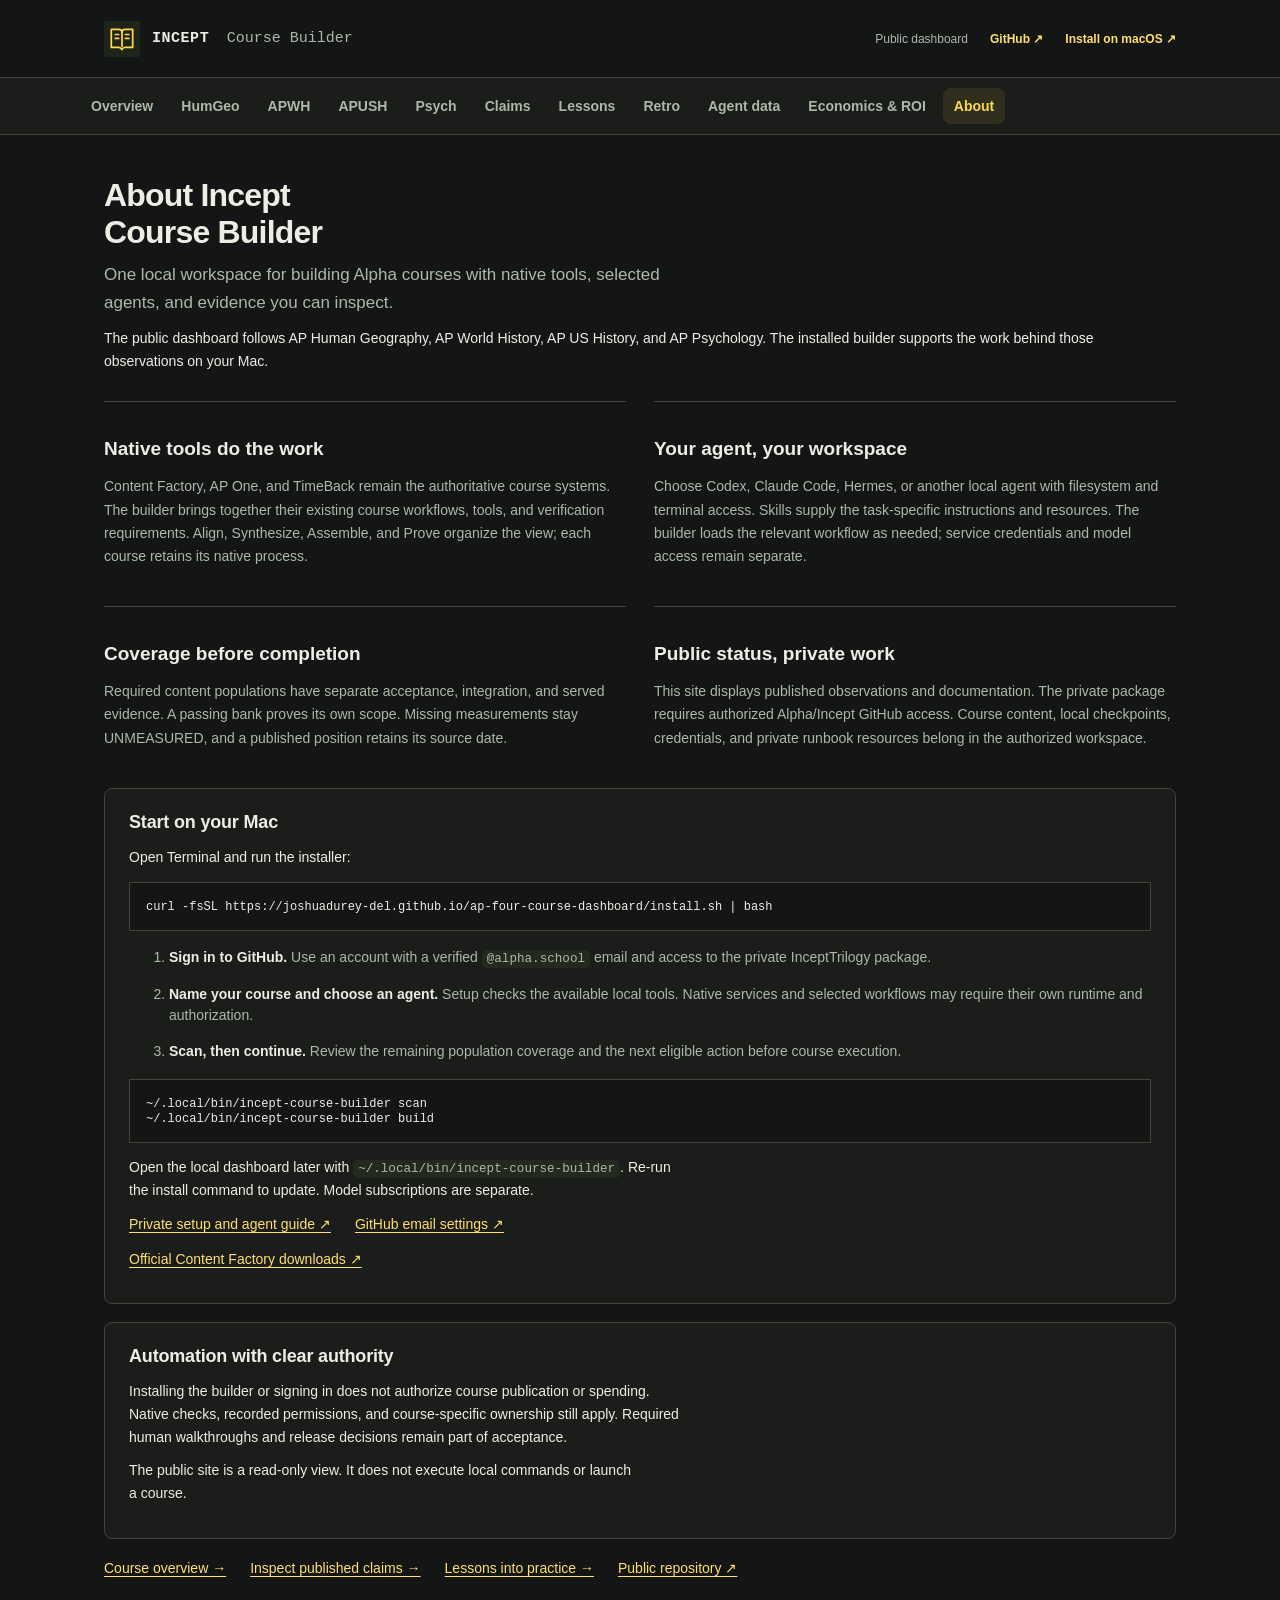
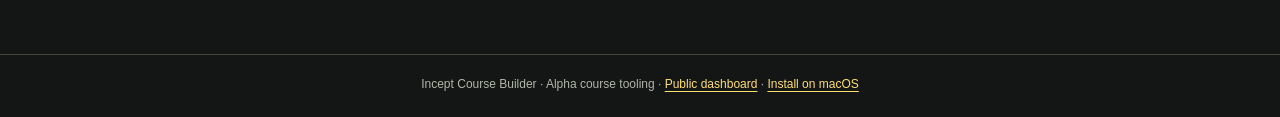
==== commit 9734d79f: "Polish GitHub front pages and connect course coverage to source evidence" ====
--- a/about.html
+++ b/about.html
@@ -1,7 +1,7 @@
 <!doctype html><html lang="en"><head><meta charset="utf-8"><meta name="viewport" content="width=device-width,initial-scale=1">
 <title>About — Incept Course Builder</title><link rel="stylesheet" href="style.css?v=20260910-incept"></head><body>
 <a class="skip-link" href="#main-content">Skip to content</a>
-<header class="site-header"><a class="site-identity" href="index.html"><img src="incept-mark.svg" width="36" height="36" alt=""><strong>INCEPT <span>Course Builder</span></strong></a><div class="site-header-actions"><span>Public dashboard</span><a href="about.html#install">Install on macOS ↗</a></div></header>
+<header class="site-header"><a class="site-identity" href="index.html"><img src="incept-mark.svg" width="36" height="36" alt=""><strong>INCEPT <span>Course Builder</span></strong></a><div class="site-header-actions"><span>Public dashboard</span><a href="https://github.com/joshuadurey-del/ap-four-course-dashboard">GitHub ↗</a><a href="about.html#install">Install on macOS ↗</a></div></header>
 <nav aria-label="Main navigation"><a href="index.html">Overview</a><a href="humgeo.html" >HumGeo</a><a href="apwh.html" >APWH</a><a href="apush.html" >APUSH</a><a href="psych.html" >Psych</a><a href="claims.html" >Claims</a><a href="lessons.html" >Lessons</a><a href="retro.html" >Retro</a><a href="agents.html" >Agent data</a><a href="economics.html">Economics &amp; ROI</a><a href="about.html" class="active" aria-current="page">About</a></nav><main id="main-content" tabindex="-1">
 <h1>About Incept Course Builder</h1>
 <p class="about-lead">One local workspace for building Alpha courses with native tools, selected agents, and evidence you can inspect.</p>
--- a/style.css
+++ b/style.css
@@ -33,7 +33,7 @@
 .site-identity { display: inline-flex; align-items: center; gap: 12px; color: var(--ink); text-decoration: none; white-space: nowrap; }
 .site-identity strong { font: 700 15px ui-monospace, SFMono-Regular, Menlo, monospace; letter-spacing: .035em; }
 .site-identity strong span { margin-left: 8px; font-weight: 400; color: var(--muted); letter-spacing: 0; }
-.site-header-actions { display: flex; align-items: center; gap: 22px; font-size: 12px; }
+.site-header-actions { display: flex; align-items: center; flex-wrap: wrap; justify-content: flex-end; gap: 10px 22px; font-size: 12px; }
 .site-header-actions > span { color: var(--muted); }
 .site-header-actions a { font-weight: 650; text-decoration: none; }
 
@@ -1711,6 +1711,18 @@
 .asap-drawer { background: var(--surface-raised); }
 .asap-unassigned { border-left-width: 1px; color: var(--muted); }
 .asap-coverage-table th, .asap-coverage-table td { background: transparent; }
+.population-coverage { margin-top: 22px; padding-top: 18px; border-top: 1px solid var(--line); }
+.population-coverage h3 { margin: 0 0 14px; font-size: 20px; }
+.population-selector-label { margin-right: 12px; font-size: 13px; }
+.population-selector { max-width: 100%; min-height: 44px; padding: 8px 32px 8px 12px; border: 1px solid var(--line); border-radius: 4px; background: var(--surface); color: var(--ink); font: inherit; font-size: 14px; }
+.population-summary { max-width: 78ch; color: var(--muted); font-size: 12px; line-height: 1.6; }
+.population-recorded td strong { display: block; color: var(--ink); font-size: 14px; line-height: 1.5; }
+.population-evidence-kind { display: block; margin: 5px 0; font-size: 11px; }
+.population-recorded details { max-width: 52ch; margin-top: 8px; }
+.population-recorded summary { cursor: pointer; color: var(--blue-strong); }
+.population-source { display: inline-block; margin: 4px 14px 4px 0; }
+.population-pending td { font-style: italic; }
+.asap-unassigned a { display: block; margin-top: 8px; }
 .kpi-strip { padding: 0; border: 0; background: transparent; }
 .kpi-card { border-top-width: 1px; background: var(--surface); }
 .kpi-label { text-transform: none; letter-spacing: 0; }
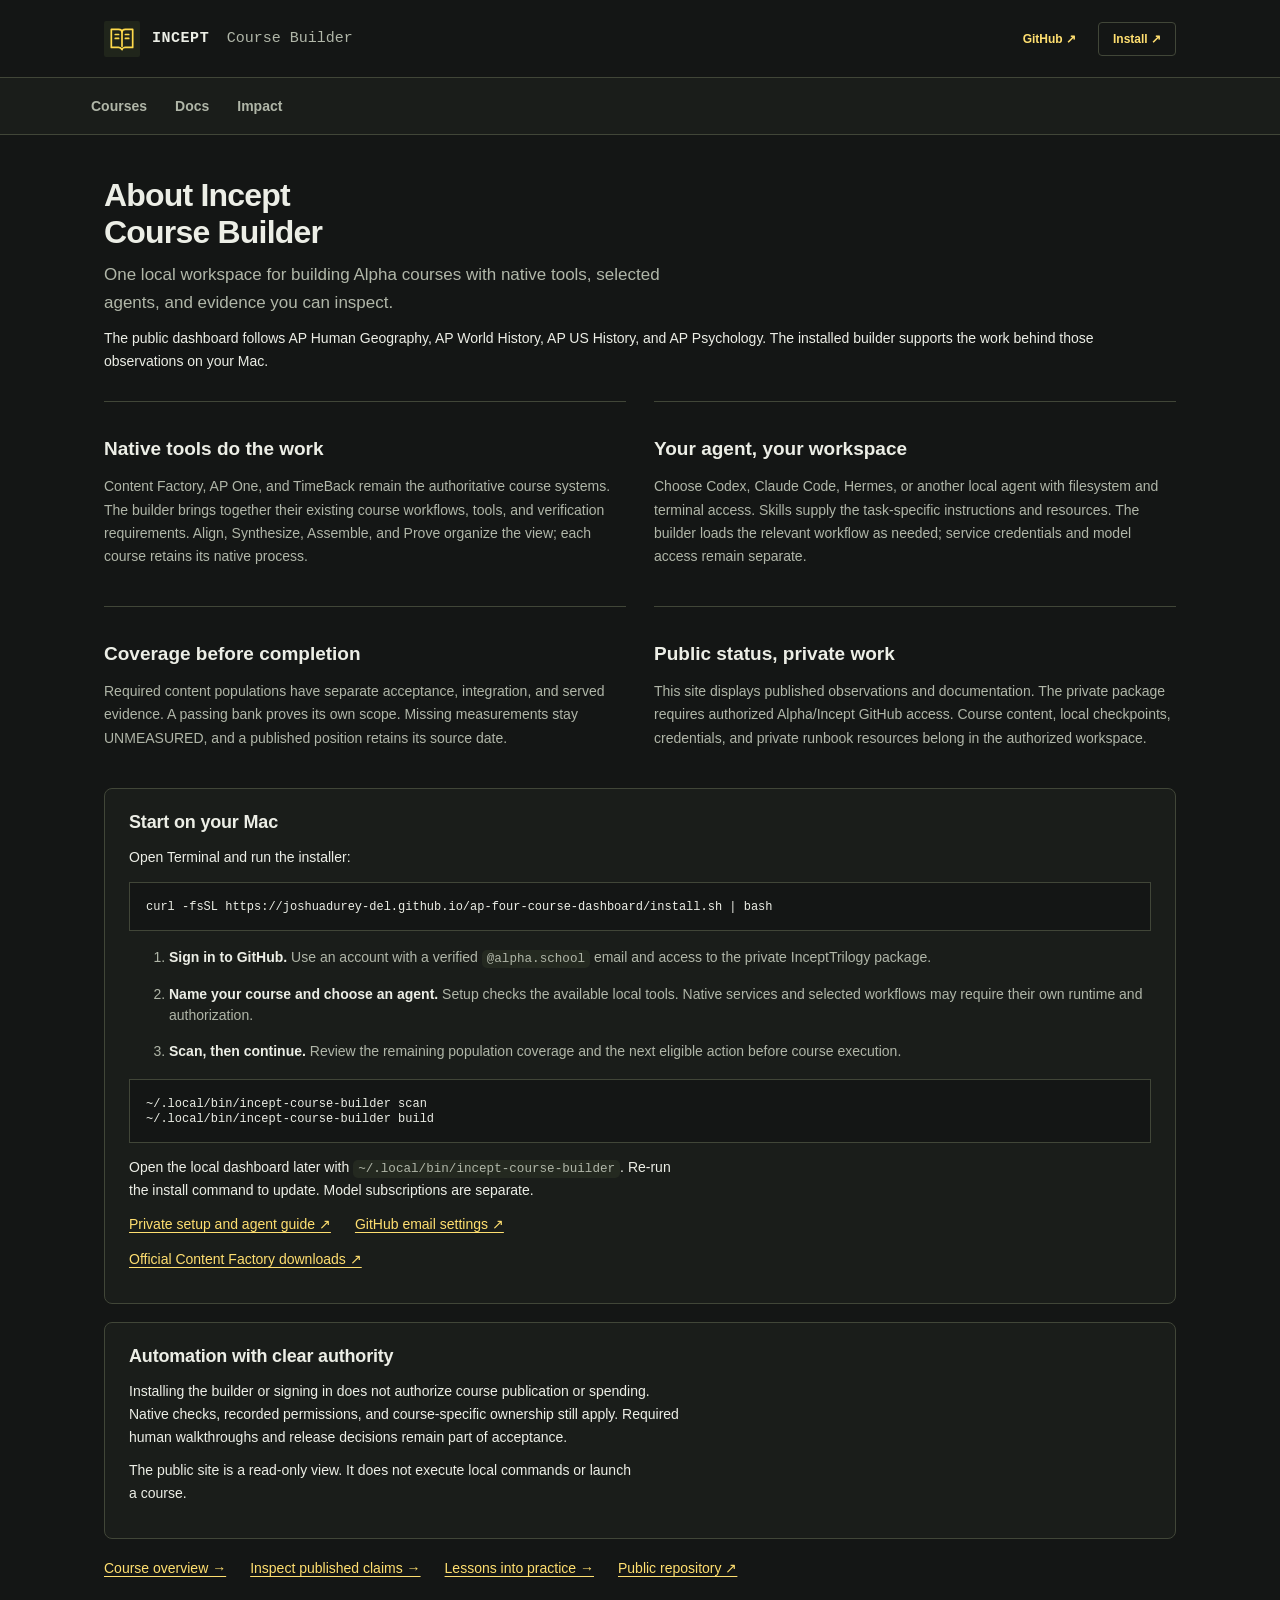
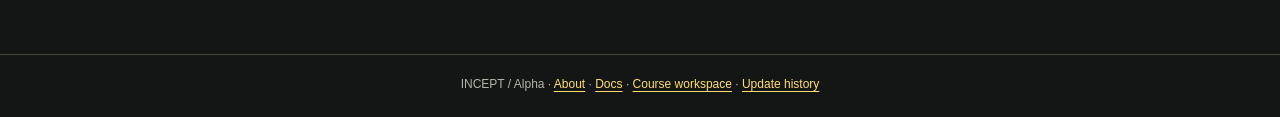
==== commit b79f27eb: "Separate builder home, course workspace and documentation" ====
--- a/about.html
+++ b/about.html
@@ -1,8 +1,8 @@
 <!doctype html><html lang="en"><head><meta charset="utf-8"><meta name="viewport" content="width=device-width,initial-scale=1">
-<title>About — Incept Course Builder</title><link rel="stylesheet" href="style.css?v=20260910-incept"></head><body>
+<title>About — Incept Course Builder</title><link rel="stylesheet" href="style.css?v=20260910-reorganized"></head><body>
 <a class="skip-link" href="#main-content">Skip to content</a>
-<header class="site-header"><a class="site-identity" href="index.html"><img src="incept-mark.svg" width="36" height="36" alt=""><strong>INCEPT <span>Course Builder</span></strong></a><div class="site-header-actions"><span>Public dashboard</span><a href="https://github.com/joshuadurey-del/ap-four-course-dashboard">GitHub ↗</a><a href="about.html#install">Install on macOS ↗</a></div></header>
-<nav aria-label="Main navigation"><a href="index.html">Overview</a><a href="humgeo.html" >HumGeo</a><a href="apwh.html" >APWH</a><a href="apush.html" >APUSH</a><a href="psych.html" >Psych</a><a href="claims.html" >Claims</a><a href="lessons.html" >Lessons</a><a href="retro.html" >Retro</a><a href="agents.html" >Agent data</a><a href="economics.html">Economics &amp; ROI</a><a href="about.html" class="active" aria-current="page">About</a></nav><main id="main-content" tabindex="-1">
+<header class="site-header"><a class="site-identity" href="index.html"><img src="incept-mark.svg" width="36" height="36" alt=""><strong>INCEPT <span>Course Builder</span></strong></a><div class="site-header-actions"><a href="https://github.com/joshuadurey-del/ap-four-course-dashboard">GitHub ↗</a><a href="about.html#install" class="header-install">Install <span aria-hidden="true">↗</span></a></div></header>
+<nav aria-label="Main navigation"><a href="courses.html">Courses</a><a href="docs.html">Docs</a><a href="economics.html">Impact</a></nav><main id="main-content" tabindex="-1">
 <h1>About Incept Course Builder</h1>
 <p class="about-lead">One local workspace for building Alpha courses with native tools, selected agents, and evidence you can inspect.</p>
 <p>The public dashboard follows AP Human Geography, AP World History, AP US History, and AP Psychology. The installed builder supports the work behind those observations on your Mac.</p>
@@ -27,6 +27,6 @@
 <p class="about-links"><a href="https://github.com/InceptTrilogy/ap-four-course-dashboard/blob/main/course-runbook/START.md">Private setup and agent guide ↗</a><a href="https://github.com/settings/emails">GitHub email settings ↗</a><a href="https://content-factory.inceptstore.com/#download">Official Content Factory downloads ↗</a></p>
 </section>
 <section><h2>Automation with clear authority</h2><p>Installing the builder or signing in does not authorize course publication or spending. Native checks, recorded permissions, and course-specific ownership still apply. Required human walkthroughs and release decisions remain part of acceptance.</p><p>The public site is a read-only view. It does not execute local commands or launch a course.</p></section>
-<p class="about-links"><a href="index.html">Course overview →</a><a href="claims.html">Inspect published claims →</a><a href="lessons.html">Lessons into practice →</a><a href="https://github.com/joshuadurey-del/ap-four-course-dashboard">Public repository ↗</a></p>
+<p class="about-links"><a href="courses.html">Course overview →</a><a href="claims.html">Inspect published claims →</a><a href="lessons.html">Lessons into practice →</a><a href="https://github.com/joshuadurey-del/ap-four-course-dashboard">Public repository ↗</a></p>
 </main>
-<footer>Incept Course Builder · Alpha course tooling · <a href="index.html">Public dashboard</a> · <a href="about.html#install">Install on macOS</a></footer></body></html>
+<footer>INCEPT / Alpha · <a href="about.html">About</a> · <a href="docs.html">Docs</a> · <a href="courses.html">Course workspace</a> · <a href="updates.html">Update history</a></footer></body></html>
--- a/style.css
+++ b/style.css
@@ -1763,3 +1763,95 @@
 .value-strip > a span { display: inline; color: inherit; }
 .value-strip > p { grid-column: 1 / -1; margin: -8px 0 0; color: var(--muted); font-size: 11px; }
 @media (max-width: 650px) { .value-strip { grid-template-columns: 1fr; gap: 18px; } }
+
+/* Source synchronization reuses GitHub authentication; no credentials in the page. */
+.source-sync-bar{display:flex;flex-wrap:wrap;align-items:center;gap:.65rem 1rem;margin:0 0 1.5rem;padding:1rem;border:1px solid var(--line,#454637);background:#1b1e19;font-size:.85rem}
+.source-sync-link,.source-refresh{border:1px solid #b99e35;background:transparent;color:#ffdc42;padding:.5rem .75rem;font:inherit;text-decoration:none;cursor:pointer}
+.source-refresh:disabled{opacity:.65;cursor:wait}.source-sync-status{color:#d8dacb;overflow-wrap:anywhere}
+.source-sync-bar small{flex-basis:100%;color:#b7bcad}.population-source{overflow-wrap:anywhere}
+
+/* Product entry, shared workspace and reference docs have separate reading paths. */
+.header-install { border: 1px solid var(--line); padding: 9px 14px; border-radius: 4px; }
+.section-nav { position: static; z-index: auto; background: transparent; border-bottom: 1px solid var(--line); min-height: 46px; }
+.section-nav a { font-size: 12px; }
+.product-page main { max-width: 1120px; }
+.product-hero { padding: 30px 0 38px; border: 0; margin: 0; }
+.product-hero h1 { max-width: 20ch; font-size: clamp(32px, 4.2vw, 52px); line-height: 1.1; letter-spacing: -.04em; margin: 22px 0 16px; }
+.product-hero .sub { max-width: 62ch; font-size: 17px; line-height: 1.7; }
+.home-actions { display: flex; flex-wrap: wrap; align-items: center; gap: 16px 24px; margin-top: 22px; }
+.secondary-link { display: inline-flex; align-items: center; min-height: 44px; font-size: 14px; font-weight: 650; text-decoration: none; }
+.compatibility { color: var(--muted); font: 11px/1.6 ui-monospace, SFMono-Regular, Menlo, monospace; margin-top: 22px; }
+.product-page section { padding: 28px; margin-bottom: 28px; }
+.product-page h2 { font-size: 24px; line-height: 1.25; letter-spacing: -.025em; }
+.home-install { scroll-margin-top: 80px; }
+.home-install p, .home-preview > p, .home-bottom p { max-width: 68ch; color: var(--muted); line-height: 1.65; font-size: 14px; }
+.install-command { display: flex; align-items: center; gap: 20px; padding: 18px; margin-top: 18px; background: var(--canvas); border: 1px solid var(--line); border-radius: 4px; }
+.install-command code { min-width: 0; flex: 1; overflow-wrap: anywhere; font-size: 12px; line-height: 1.7; }
+.install-command button { flex: none; min-height: 44px; border: 1px solid var(--amber); border-radius: 4px; padding: 10px 14px; color: var(--blue-strong); background: transparent; cursor: pointer; font: inherit; font-size: 12px; }
+#copy-install-status:empty { display: none; }
+.preview-link { display: block; overflow: hidden; border: 1px solid var(--line); border-radius: 6px; margin-top: 20px; }
+.preview-link img { display: block; width: 100%; height: auto; }
+.preview-caption { font-size: 11px !important; margin-bottom: 0; }
+.home-preview .section-head { align-items: end; gap: 20px; flex-wrap: wrap; }
+.home-preview .section-head h2 { margin-bottom: 0; }
+.workflow-steps { display: grid; grid-template-columns: repeat(4,minmax(0,1fr)); gap: 24px; margin: 25px 0 15px; }
+.workflow-steps article { border-top: 1px solid var(--line); padding-top: 16px; }
+.workflow-steps article > span { font: 12px ui-monospace, monospace; color: var(--amber); }
+.workflow-steps h3 { font-size: 17px; margin: 12px 0 8px; }
+.workflow-steps p { font-size: 13px; color: var(--muted); line-height: 1.6; }
+.product-page .value-strip { padding: 0; border: 0; margin: 20px 0 0; }
+.home-bottom { padding: 18px 0 32px; display: flex; flex-wrap: wrap; justify-content: space-between; align-items: center; gap: 20px; }
+.page-heading { max-width: 76ch; margin: 12px 0 26px; }
+.page-heading h1 { font-size: 34px; letter-spacing: -.035em; }
+.workspace-page #course-release-timeline { padding: 0; border: 0; background: transparent; margin: 0 0 24px; }
+.workspace-page .course-card-grid { margin: 0; gap: 16px; }
+.workspace-page .course-summary-card { padding: 22px; display: flex; flex-direction: column; }
+.workspace-page .course-card-headline { justify-content: space-between; gap: 14px; align-items: center; }
+.workspace-page .course-card-headline h2 { margin: 0 0 14px; font-size: 19px; color: var(--ink); }
+.course-open { color: var(--blue-strong); }
+.workspace-page .course-card-status { align-self: flex-start; border-radius: 4px; font-size: 12px; padding: 5px 9px; }
+.workspace-page .course-asap-position { font-size: 11px; line-height: 1.5; color: var(--muted); margin: 12px 0 18px; }
+.workspace-page .course-card-next { display: block; overflow: visible; -webkit-line-clamp: unset; margin: auto 0 20px; font-size: 13px; line-height: 1.65; }
+.workspace-page .course-card-next strong, .workspace-page .course-card-next span { display: block; }
+.workspace-page .course-card-next strong { color: var(--muted); font-size: 11px; margin-bottom: 5px; font-weight: 500; }
+.course-checked { display: block; color: var(--muted); font-size: 10px; border-top: 1px solid var(--line); padding-top: 12px; }
+.workspace-tools { border: 1px solid var(--line); border-radius: 6px; margin: 16px 0; padding: 15px 18px; background: var(--surface); }
+.workspace-tools > summary { cursor: pointer; min-height: 26px; font-size: 14px; font-weight: 550; }
+.workspace-tools > section { margin-top: 16px; }
+.workspace-tools .source-sync-bar { margin: 16px 0 0; }
+.workspace-history { font-size: 13px; margin: 25px 0; }
+.course-page .course-activity { float: none; width: auto; margin: 20px 0; }
+.course-page [data-course-next] { line-height: 1.65; }
+.course-page .gate-observed { white-space: normal; }
+.course-page .course-card-next { display: block; overflow: visible; -webkit-line-clamp: unset; }
+.course-page .population-coverage { margin: 24px 0; padding: 22px; }
+.docs-start { padding: 26px; }
+.docs-grid { display: grid; grid-template-columns: 1fr 1fr; gap: 36px; }
+.docs-grid h3 { font-size: 19px; }
+.docs-grid p { font-size: 14px; line-height: 1.65; color: var(--muted); }
+.docs-grid .access-note { font-size: 11px; }
+.resource-grid { display: grid; grid-template-columns: repeat(3,minmax(0,1fr)); gap: 16px; }
+.resource-grid > a { color: var(--ink); display: block; text-decoration: none; border: 1px solid var(--line); border-radius: 5px; padding: 20px; }
+.resource-grid > a:hover { border-color: var(--amber); }
+.resource-grid h3 { font-size: 16px; margin: 0 0 12px; }
+.resource-grid p { font-size: 13px; color: var(--muted); line-height: 1.65; margin-bottom: 0; }
+@media(max-width:760px) {
+  .product-page section { padding: 20px; }
+  .product-hero { padding-top: 10px; }
+  .product-hero .sub { font-size: 15px; }
+  .workflow-steps, .resource-grid { grid-template-columns: 1fr 1fr; }
+  .docs-grid { grid-template-columns: 1fr; gap: 20px; }
+  .install-command { flex-direction: column; align-items: stretch; gap: 14px; }
+  .workspace-page .course-summary-card { padding: 18px; }
+  .course-page .population-coverage { padding: 16px; }
+}
+@media(max-width:440px) {
+  .site-header { gap: 12px; }
+  .site-header-actions { gap: 12px; }
+  .header-install { padding: 8px 10px; }
+  .resource-grid { grid-template-columns: 1fr; }
+  .page-heading h1 { font-size: 28px; }
+  .section-nav a { font-size: 11px; padding: 8px; }
+}
+
+.workspace-page .course-summary-card[hidden] { display: none; }
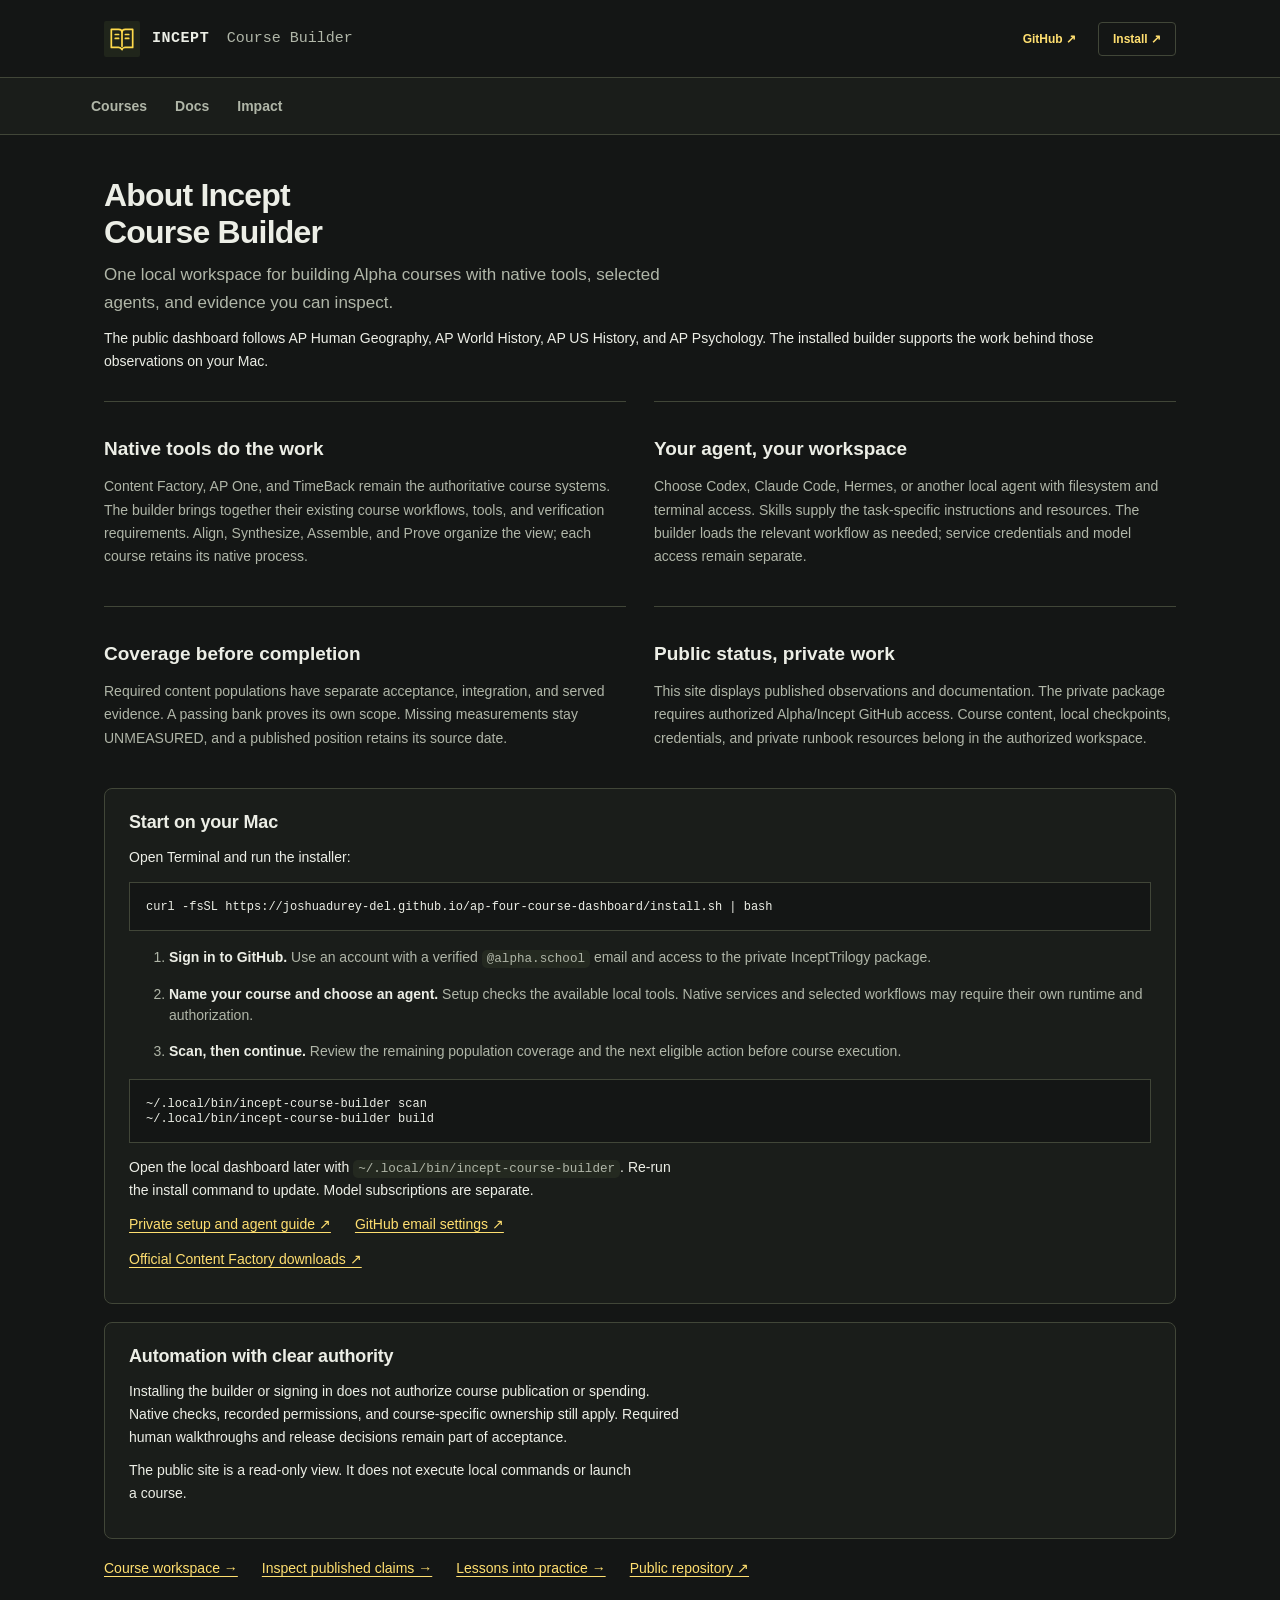
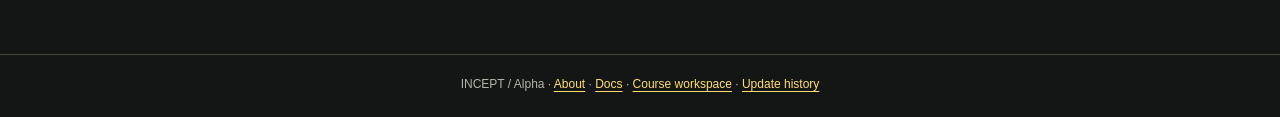
==== commit f8ae8bf9: "Wrap long history receipts and align workspace labels" ====
--- a/about.html
+++ b/about.html
@@ -27,6 +27,6 @@
 <p class="about-links"><a href="https://github.com/InceptTrilogy/ap-four-course-dashboard/blob/main/course-runbook/START.md">Private setup and agent guide ↗</a><a href="https://github.com/settings/emails">GitHub email settings ↗</a><a href="https://content-factory.inceptstore.com/#download">Official Content Factory downloads ↗</a></p>
 </section>
 <section><h2>Automation with clear authority</h2><p>Installing the builder or signing in does not authorize course publication or spending. Native checks, recorded permissions, and course-specific ownership still apply. Required human walkthroughs and release decisions remain part of acceptance.</p><p>The public site is a read-only view. It does not execute local commands or launch a course.</p></section>
-<p class="about-links"><a href="courses.html">Course overview →</a><a href="claims.html">Inspect published claims →</a><a href="lessons.html">Lessons into practice →</a><a href="https://github.com/joshuadurey-del/ap-four-course-dashboard">Public repository ↗</a></p>
+<p class="about-links"><a href="courses.html">Course workspace →</a><a href="claims.html">Inspect published claims →</a><a href="lessons.html">Lessons into practice →</a><a href="https://github.com/joshuadurey-del/ap-four-course-dashboard">Public repository ↗</a></p>
 </main>
 <footer>INCEPT / Alpha · <a href="about.html">About</a> · <a href="docs.html">Docs</a> · <a href="courses.html">Course workspace</a> · <a href="updates.html">Update history</a></footer></body></html>
--- a/style.css
+++ b/style.css
@@ -504,6 +504,7 @@
   gap: 18px;
 }
 
+.update-item > *, .agent-latest { min-width: 0; overflow-wrap: anywhere; }
 .update-item:first-child { border-top: 0; }
 .update-meta { display: flex; flex-direction: column; gap: 4px; }
 .update-meta strong { color: var(--blue-strong); font-size: 13px; }
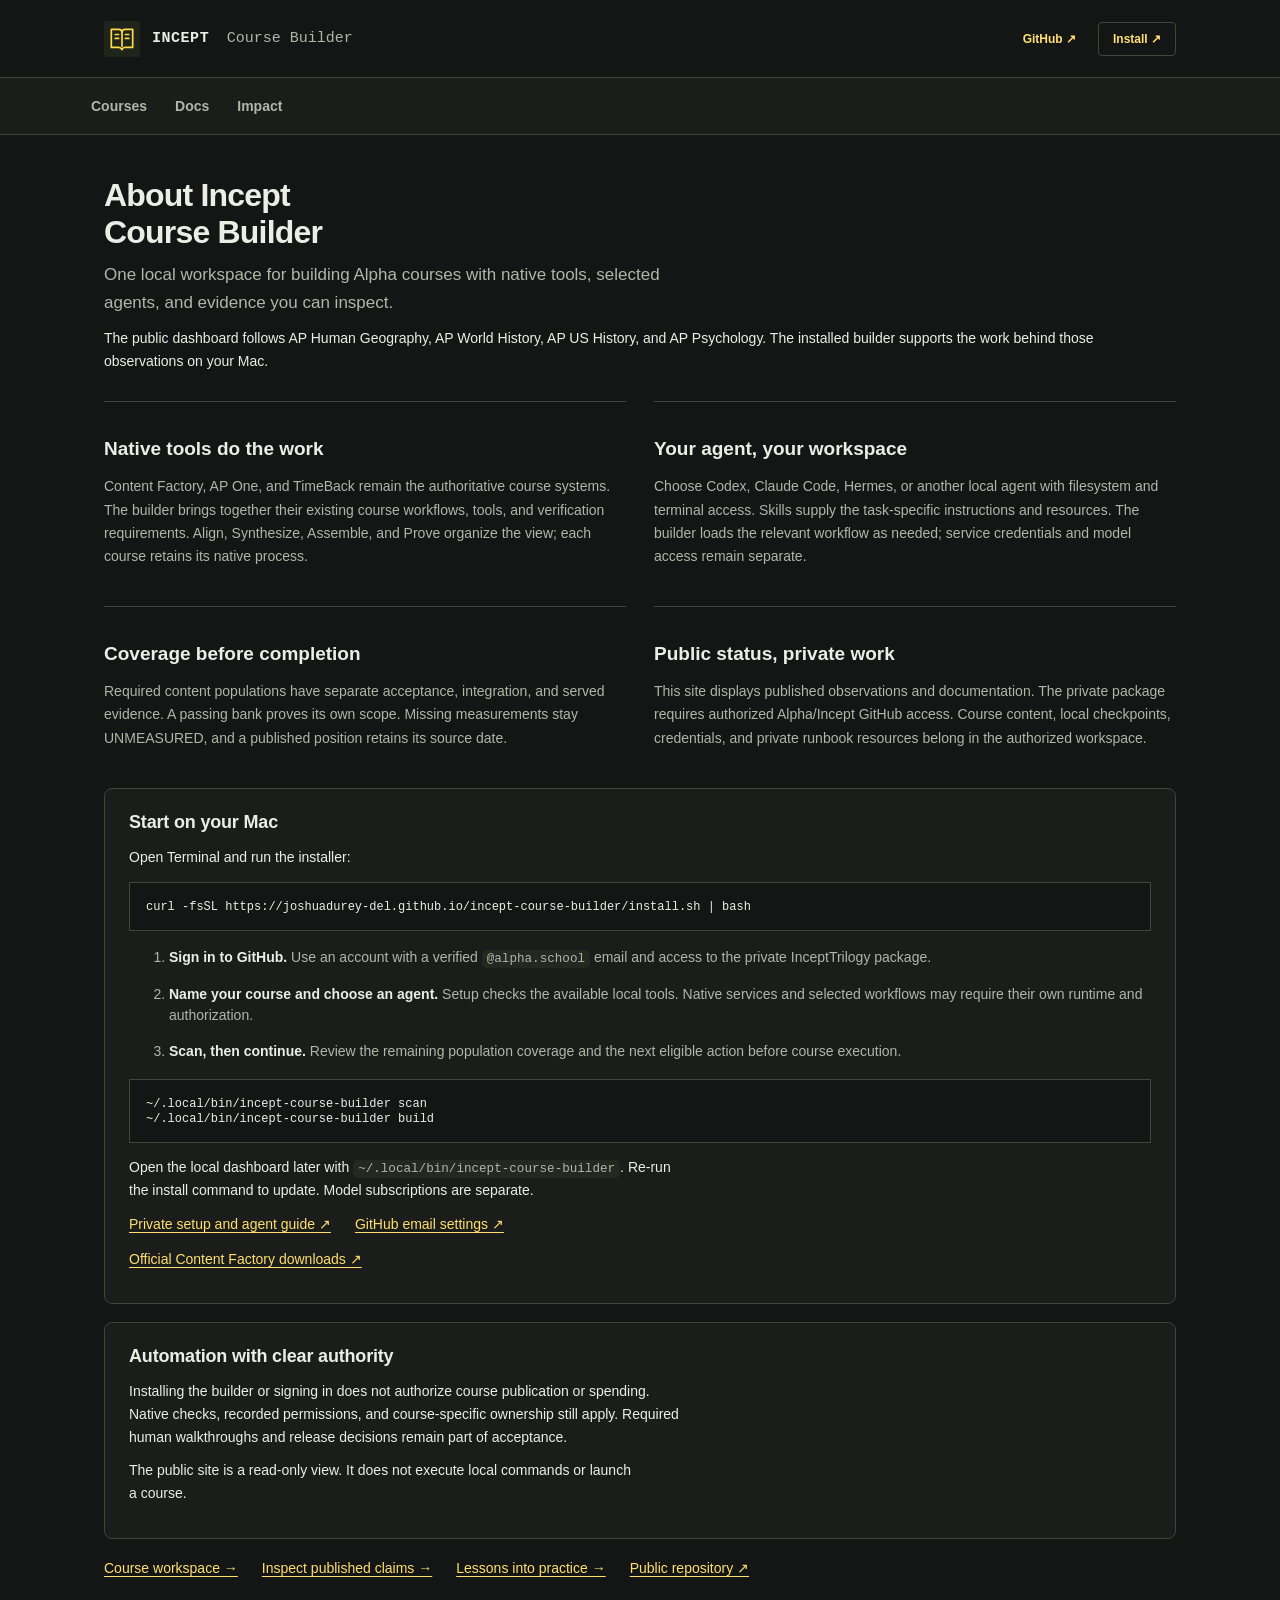
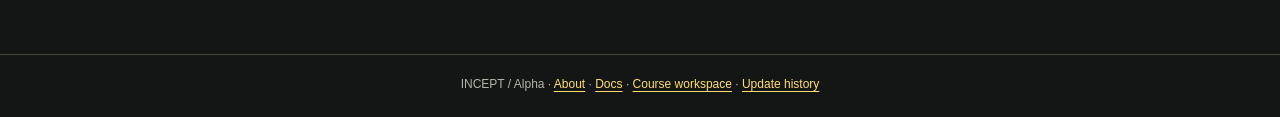
==== commit 1d1d2e51: "Rename public Course Builder and add the home banner" ====
--- a/about.html
+++ b/about.html
@@ -1,7 +1,7 @@
 <!doctype html><html lang="en"><head><meta charset="utf-8"><meta name="viewport" content="width=device-width,initial-scale=1">
 <title>About — Incept Course Builder</title><link rel="stylesheet" href="style.css?v=20260910-reorganized"></head><body>
 <a class="skip-link" href="#main-content">Skip to content</a>
-<header class="site-header"><a class="site-identity" href="index.html"><img src="incept-mark.svg" width="36" height="36" alt=""><strong>INCEPT <span>Course Builder</span></strong></a><div class="site-header-actions"><a href="https://github.com/joshuadurey-del/ap-four-course-dashboard">GitHub ↗</a><a href="about.html#install" class="header-install">Install <span aria-hidden="true">↗</span></a></div></header>
+<header class="site-header"><a class="site-identity" href="index.html"><img src="incept-mark.svg" width="36" height="36" alt=""><strong>INCEPT <span>Course Builder</span></strong></a><div class="site-header-actions"><a href="https://github.com/joshuadurey-del/incept-course-builder">GitHub ↗</a><a href="about.html#install" class="header-install">Install <span aria-hidden="true">↗</span></a></div></header>
 <nav aria-label="Main navigation"><a href="courses.html">Courses</a><a href="docs.html">Docs</a><a href="economics.html">Impact</a></nav><main id="main-content" tabindex="-1">
 <h1>About Incept Course Builder</h1>
 <p class="about-lead">One local workspace for building Alpha courses with native tools, selected agents, and evidence you can inspect.</p>
@@ -15,7 +15,7 @@
 <section id="install" class="install-section" aria-labelledby="install-title">
 <h2 id="install-title">Start on your Mac</h2>
 <p>Open Terminal and run the installer:</p>
-<pre><code>curl -fsSL https://joshuadurey-del.github.io/ap-four-course-dashboard/install.sh | bash</code></pre>
+<pre><code>curl -fsSL https://joshuadurey-del.github.io/incept-course-builder/install.sh | bash</code></pre>
 <ol>
 <li><strong>Sign in to GitHub.</strong> Use an account with a verified <code>@alpha.school</code> email and access to the private InceptTrilogy package.</li>
 <li><strong>Name your course and choose an agent.</strong> Setup checks the available local tools. Native services and selected workflows may require their own runtime and authorization.</li>
@@ -27,6 +27,6 @@
 <p class="about-links"><a href="https://github.com/InceptTrilogy/ap-four-course-dashboard/blob/main/course-runbook/START.md">Private setup and agent guide ↗</a><a href="https://github.com/settings/emails">GitHub email settings ↗</a><a href="https://content-factory.inceptstore.com/#download">Official Content Factory downloads ↗</a></p>
 </section>
 <section><h2>Automation with clear authority</h2><p>Installing the builder or signing in does not authorize course publication or spending. Native checks, recorded permissions, and course-specific ownership still apply. Required human walkthroughs and release decisions remain part of acceptance.</p><p>The public site is a read-only view. It does not execute local commands or launch a course.</p></section>
-<p class="about-links"><a href="courses.html">Course workspace →</a><a href="claims.html">Inspect published claims →</a><a href="lessons.html">Lessons into practice →</a><a href="https://github.com/joshuadurey-del/ap-four-course-dashboard">Public repository ↗</a></p>
+<p class="about-links"><a href="courses.html">Course workspace →</a><a href="claims.html">Inspect published claims →</a><a href="lessons.html">Lessons into practice →</a><a href="https://github.com/joshuadurey-del/incept-course-builder">Public repository ↗</a></p>
 </main>
 <footer>INCEPT / Alpha · <a href="about.html">About</a> · <a href="docs.html">Docs</a> · <a href="courses.html">Course workspace</a> · <a href="updates.html">Update history</a></footer></body></html>
--- a/style.css
+++ b/style.css
@@ -1776,7 +1776,10 @@
 .section-nav { position: static; z-index: auto; background: transparent; border-bottom: 1px solid var(--line); min-height: 46px; }
 .section-nav a { font-size: 12px; }
 .product-page main { max-width: 1120px; }
-.product-hero { padding: 30px 0 38px; border: 0; margin: 0; }
+.product-hero { display: grid; grid-template-columns: minmax(0, 1.05fr) minmax(0, 1fr); align-items: center; gap: 48px; padding: 40px 0 48px; border: 0; margin: 0; }
+.hero-copy { min-width: 0; }
+.hero-banner { display: block; width: 100%; height: auto; }
+@media(max-width:900px) { .product-hero { grid-template-columns: 1fr; gap: 24px; } }
 .product-hero h1 { max-width: 20ch; font-size: clamp(32px, 4.2vw, 52px); line-height: 1.1; letter-spacing: -.04em; margin: 22px 0 16px; }
 .product-hero .sub { max-width: 62ch; font-size: 17px; line-height: 1.7; }
 .home-actions { display: flex; flex-wrap: wrap; align-items: center; gap: 16px 24px; margin-top: 22px; }
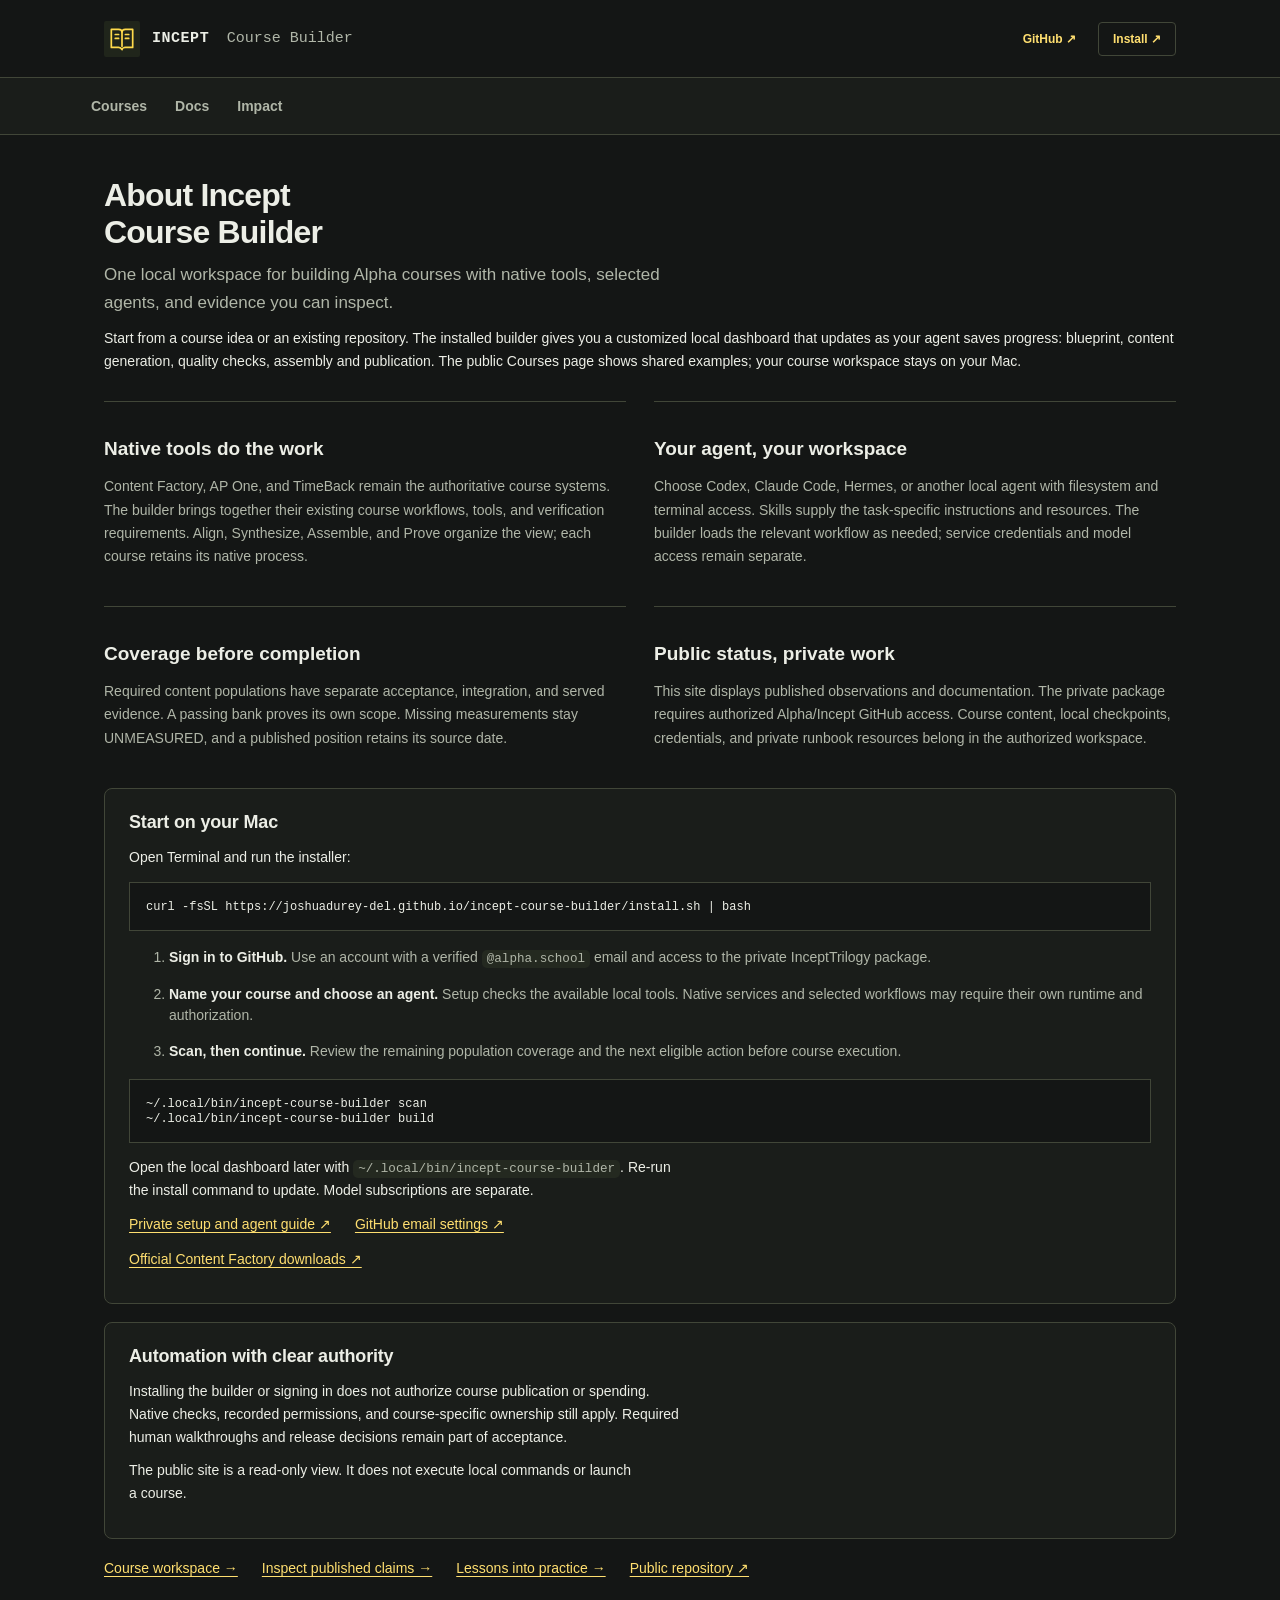
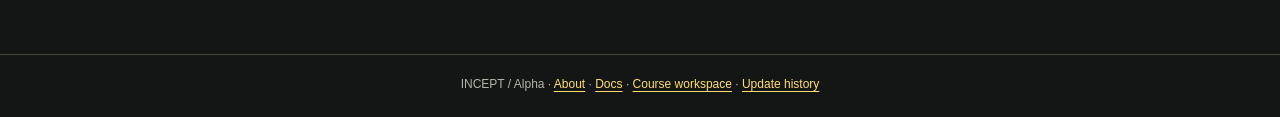
==== commit 8d954d40: "Clarify customized dashboards and the complete course-building path" ====
--- a/about.html
+++ b/about.html
@@ -5,7 +5,7 @@
 <nav aria-label="Main navigation"><a href="courses.html">Courses</a><a href="docs.html">Docs</a><a href="economics.html">Impact</a></nav><main id="main-content" tabindex="-1">
 <h1>About Incept Course Builder</h1>
 <p class="about-lead">One local workspace for building Alpha courses with native tools, selected agents, and evidence you can inspect.</p>
-<p>The public dashboard follows AP Human Geography, AP World History, AP US History, and AP Psychology. The installed builder supports the work behind those observations on your Mac.</p>
+<p>Start from a course idea or an existing repository. The installed builder gives you a customized local dashboard that updates as your agent saves progress: blueprint, content generation, quality checks, assembly and publication. The public Courses page shows shared examples; your course workspace stays on your Mac.</p>
 <div class="about-grid">
 <article><h2>Native tools do the work</h2><p>Content Factory, AP One, and TimeBack remain the authoritative course systems. The builder brings together their existing course workflows, tools, and verification requirements. Align, Synthesize, Assemble, and Prove organize the view; each course retains its native process.</p></article>
 <article><h2>Your agent, your workspace</h2><p>Choose Codex, Claude Code, Hermes, or another local agent with filesystem and terminal access. Skills supply the task-specific instructions and resources. The builder loads the relevant workflow as needed; service credentials and model access remain separate.</p></article>
--- a/style.css
+++ b/style.css
@@ -1778,7 +1778,7 @@
 .product-page main { max-width: 1120px; }
 .product-hero { display: grid; grid-template-columns: minmax(0, 1.05fr) minmax(0, 1fr); align-items: center; gap: 48px; padding: 40px 0 48px; border: 0; margin: 0; }
 .hero-copy { min-width: 0; }
-.hero-banner { display: block; width: 100%; height: auto; }
+.hero-banner { display: block; width: 100%; max-width: 440px; height: auto; justify-self: center; }
 @media(max-width:900px) { .product-hero { grid-template-columns: 1fr; gap: 24px; } }
 .product-hero h1 { max-width: 20ch; font-size: clamp(32px, 4.2vw, 52px); line-height: 1.1; letter-spacing: -.04em; margin: 22px 0 16px; }
 .product-hero .sub { max-width: 62ch; font-size: 17px; line-height: 1.7; }
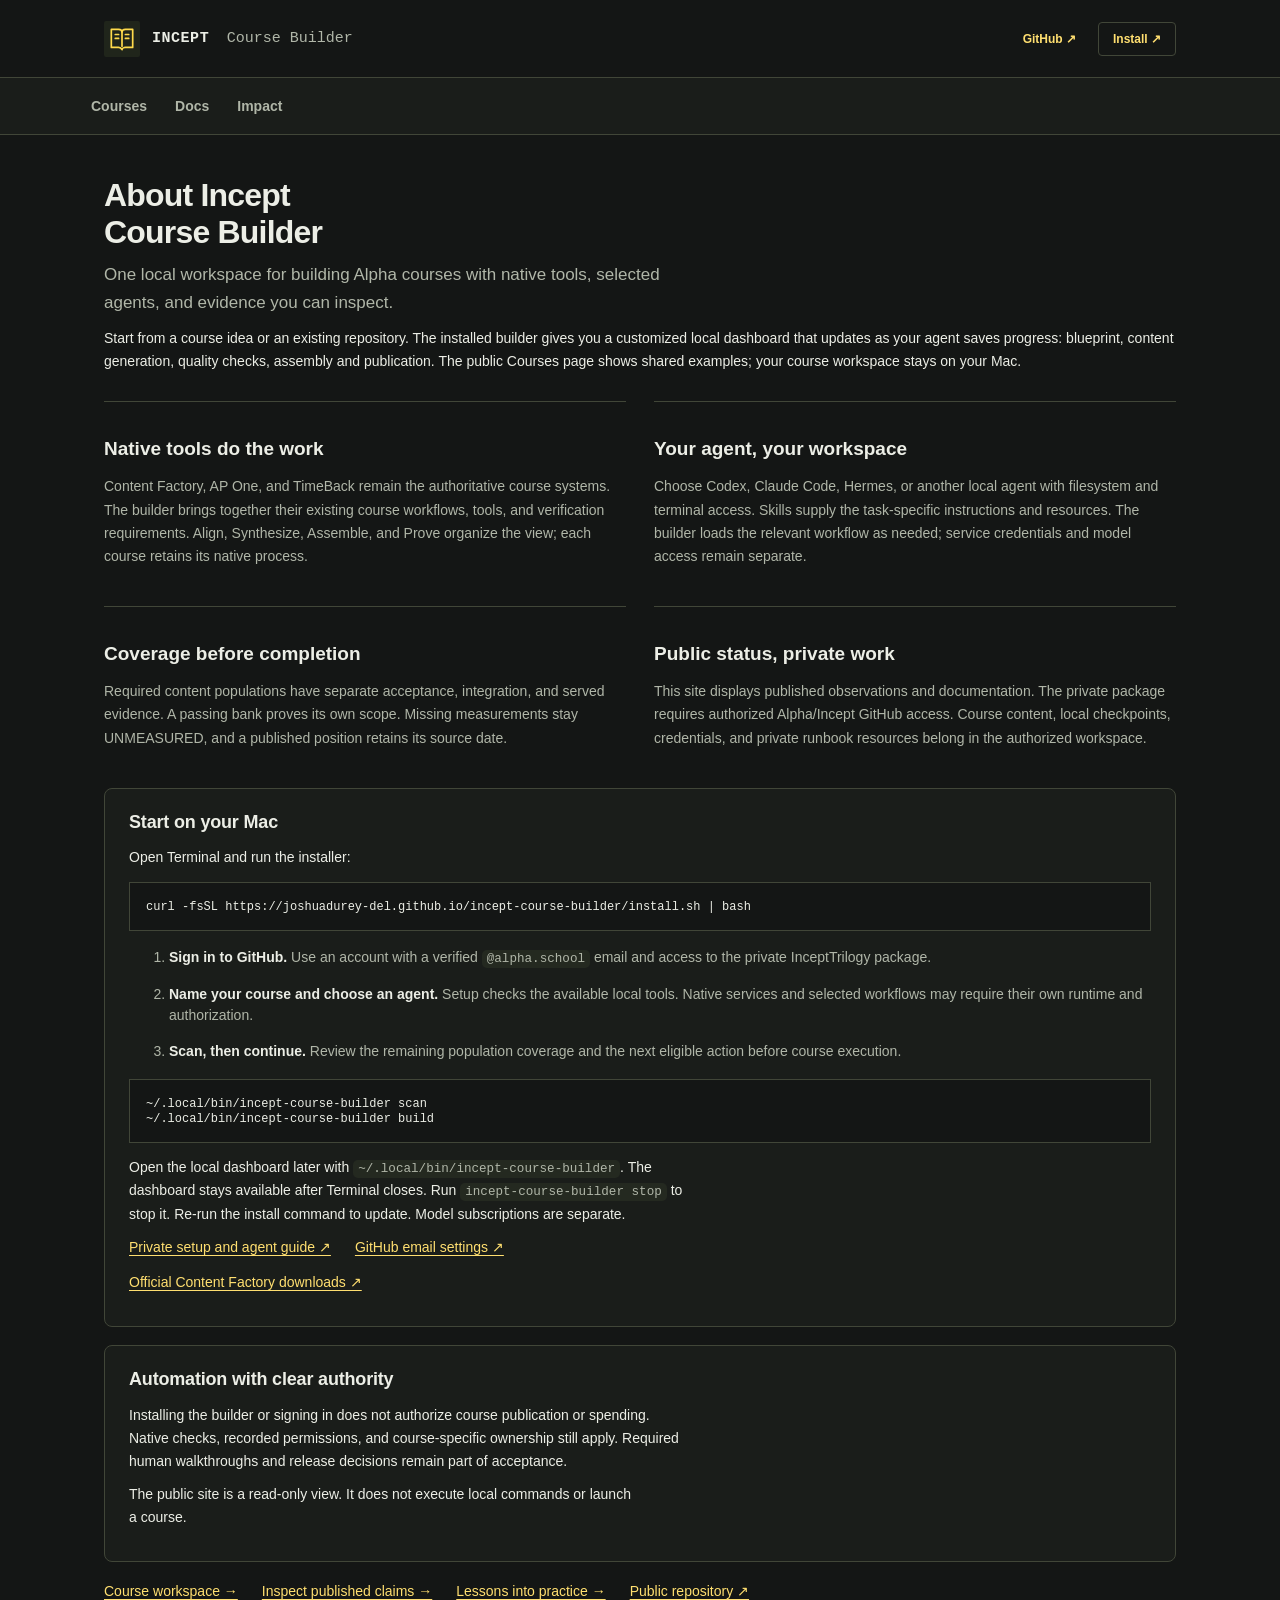
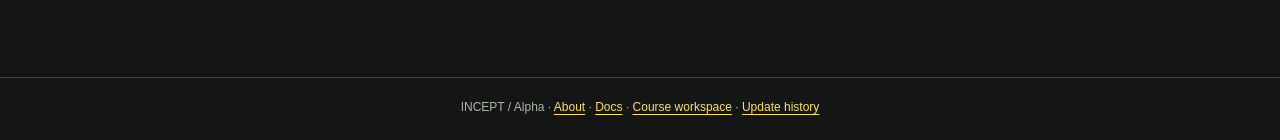
==== commit 532b0529: "Document persistent dashboards and plain access requests" ====
--- a/about.html
+++ b/about.html
@@ -23,7 +23,7 @@
 </ol>
 <pre><code>~/.local/bin/incept-course-builder scan
 ~/.local/bin/incept-course-builder build</code></pre>
-<p>Open the local dashboard later with <code>~/.local/bin/incept-course-builder</code>. Re-run the install command to update. Model subscriptions are separate.</p>
+<p>Open the local dashboard later with <code>~/.local/bin/incept-course-builder</code>. The dashboard stays available after Terminal closes. Run <code>incept-course-builder stop</code> to stop it. Re-run the install command to update. Model subscriptions are separate.</p>
 <p class="about-links"><a href="https://github.com/InceptTrilogy/ap-four-course-dashboard/blob/main/course-runbook/START.md">Private setup and agent guide ↗</a><a href="https://github.com/settings/emails">GitHub email settings ↗</a><a href="https://content-factory.inceptstore.com/#download">Official Content Factory downloads ↗</a></p>
 </section>
 <section><h2>Automation with clear authority</h2><p>Installing the builder or signing in does not authorize course publication or spending. Native checks, recorded permissions, and course-specific ownership still apply. Required human walkthroughs and release decisions remain part of acceptance.</p><p>The public site is a read-only view. It does not execute local commands or launch a course.</p></section>
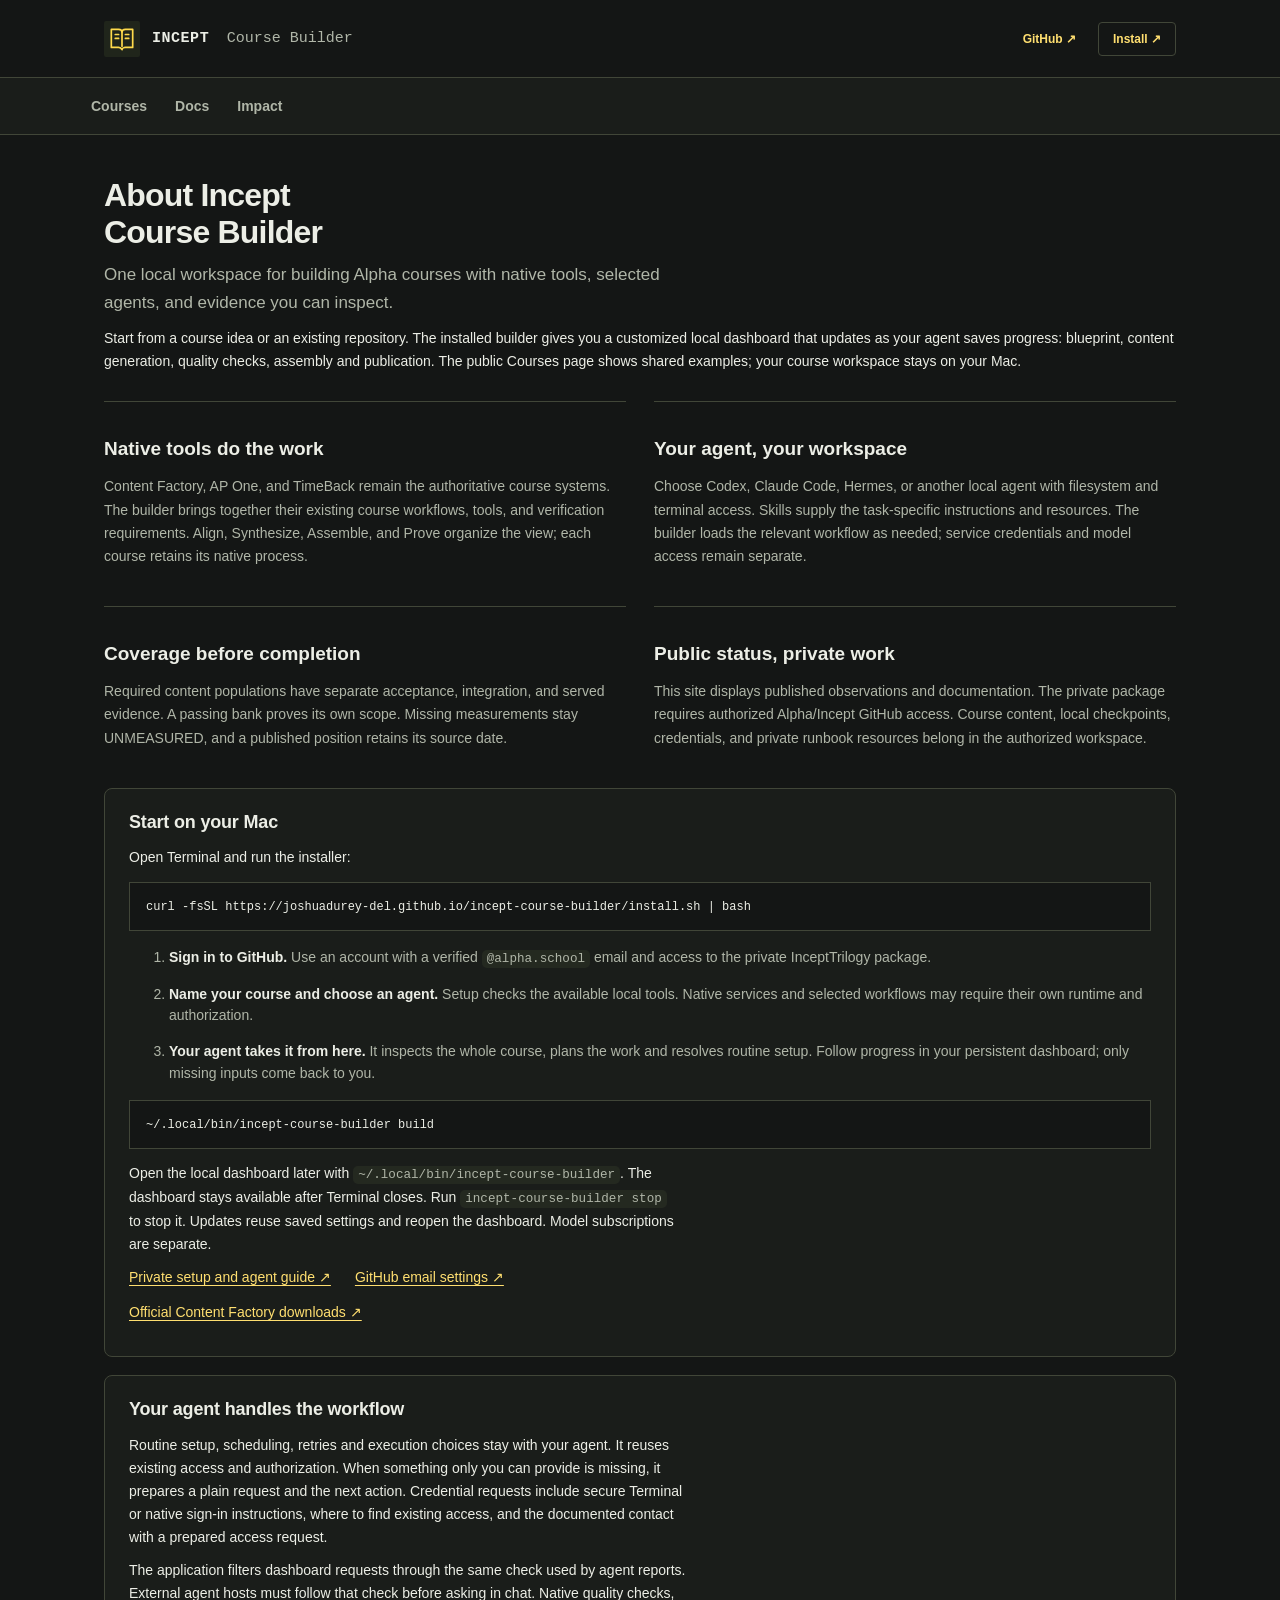
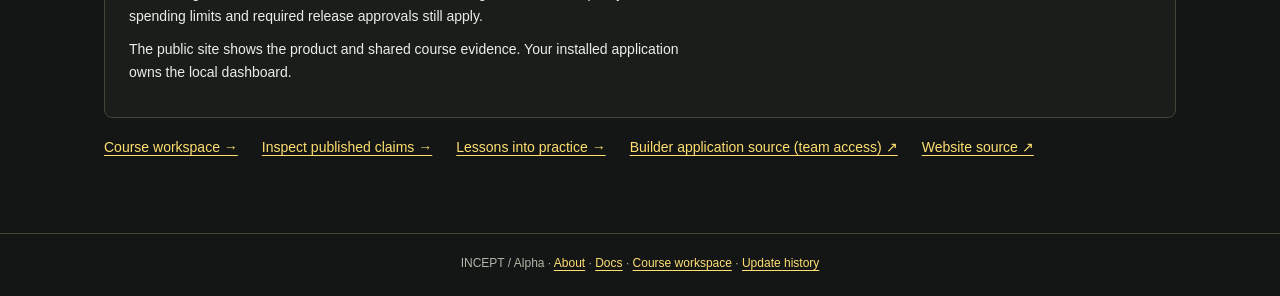
==== commit 3a2be841: "docs: align dashboard guidance with persistent application" ====
--- a/about.html
+++ b/about.html
@@ -19,14 +19,13 @@
 <ol>
 <li><strong>Sign in to GitHub.</strong> Use an account with a verified <code>@alpha.school</code> email and access to the private InceptTrilogy package.</li>
 <li><strong>Name your course and choose an agent.</strong> Setup checks the available local tools. Native services and selected workflows may require their own runtime and authorization.</li>
-<li><strong>Scan, then continue.</strong> Review the remaining population coverage and the next eligible action before course execution.</li>
+<li><strong>Your agent takes it from here.</strong> It inspects the whole course, plans the work and resolves routine setup. Follow progress in your persistent dashboard; only missing inputs come back to you.</li>
 </ol>
-<pre><code>~/.local/bin/incept-course-builder scan
-~/.local/bin/incept-course-builder build</code></pre>
-<p>Open the local dashboard later with <code>~/.local/bin/incept-course-builder</code>. The dashboard stays available after Terminal closes. Run <code>incept-course-builder stop</code> to stop it. Re-run the install command to update. Model subscriptions are separate.</p>
+<pre><code>~/.local/bin/incept-course-builder build</code></pre>
+<p>Open the local dashboard later with <code>~/.local/bin/incept-course-builder</code>. The dashboard stays available after Terminal closes. Run <code>incept-course-builder stop</code> to stop it. Updates reuse saved settings and reopen the dashboard. Model subscriptions are separate.</p>
 <p class="about-links"><a href="https://github.com/InceptTrilogy/ap-four-course-dashboard/blob/main/course-runbook/START.md">Private setup and agent guide ↗</a><a href="https://github.com/settings/emails">GitHub email settings ↗</a><a href="https://content-factory.inceptstore.com/#download">Official Content Factory downloads ↗</a></p>
 </section>
-<section><h2>Automation with clear authority</h2><p>Installing the builder or signing in does not authorize course publication or spending. Native checks, recorded permissions, and course-specific ownership still apply. Required human walkthroughs and release decisions remain part of acceptance.</p><p>The public site is a read-only view. It does not execute local commands or launch a course.</p></section>
-<p class="about-links"><a href="courses.html">Course workspace →</a><a href="claims.html">Inspect published claims →</a><a href="lessons.html">Lessons into practice →</a><a href="https://github.com/joshuadurey-del/incept-course-builder">Public repository ↗</a></p>
+<section><h2>Your agent handles the workflow</h2><p>Routine setup, scheduling, retries and execution choices stay with your agent. It reuses existing access and authorization. When something only you can provide is missing, it prepares a plain request and the next action. Credential requests include secure Terminal or native sign-in instructions, where to find existing access, and the documented contact with a prepared access request.</p><p>The application filters dashboard requests through the same check used by agent reports. External agent hosts must follow that check before asking in chat. Native quality checks, spending limits and required release approvals still apply.</p><p>The public site shows the product and shared course evidence. Your installed application owns the local dashboard.</p></section>
+<p class="about-links"><a href="courses.html">Course workspace →</a><a href="claims.html">Inspect published claims →</a><a href="lessons.html">Lessons into practice →</a><a href="https://github.com/InceptTrilogy/ap-four-course-dashboard">Builder application source (team access) ↗</a><a href="https://github.com/joshuadurey-del/incept-course-builder">Website source ↗</a></p>
 </main>
 <footer>INCEPT / Alpha · <a href="about.html">About</a> · <a href="docs.html">Docs</a> · <a href="courses.html">Course workspace</a> · <a href="updates.html">Update history</a></footer></body></html>
